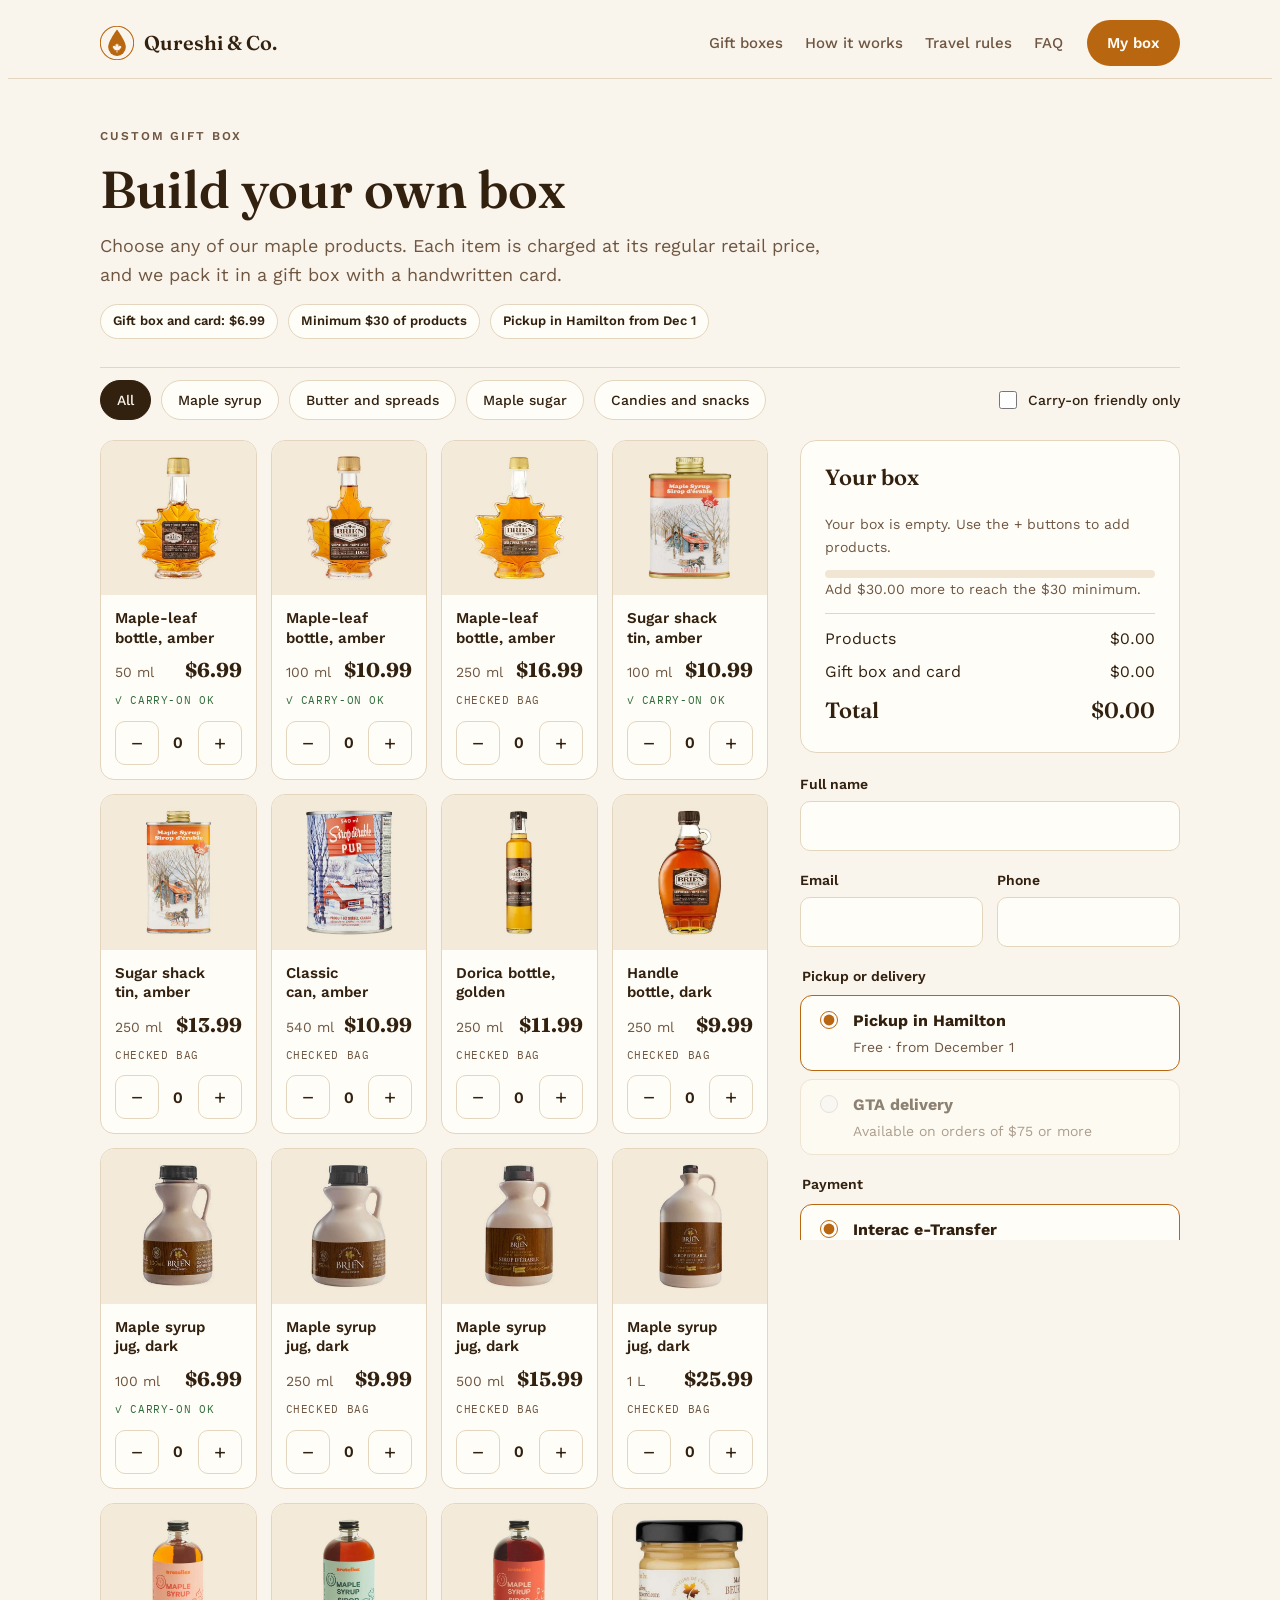
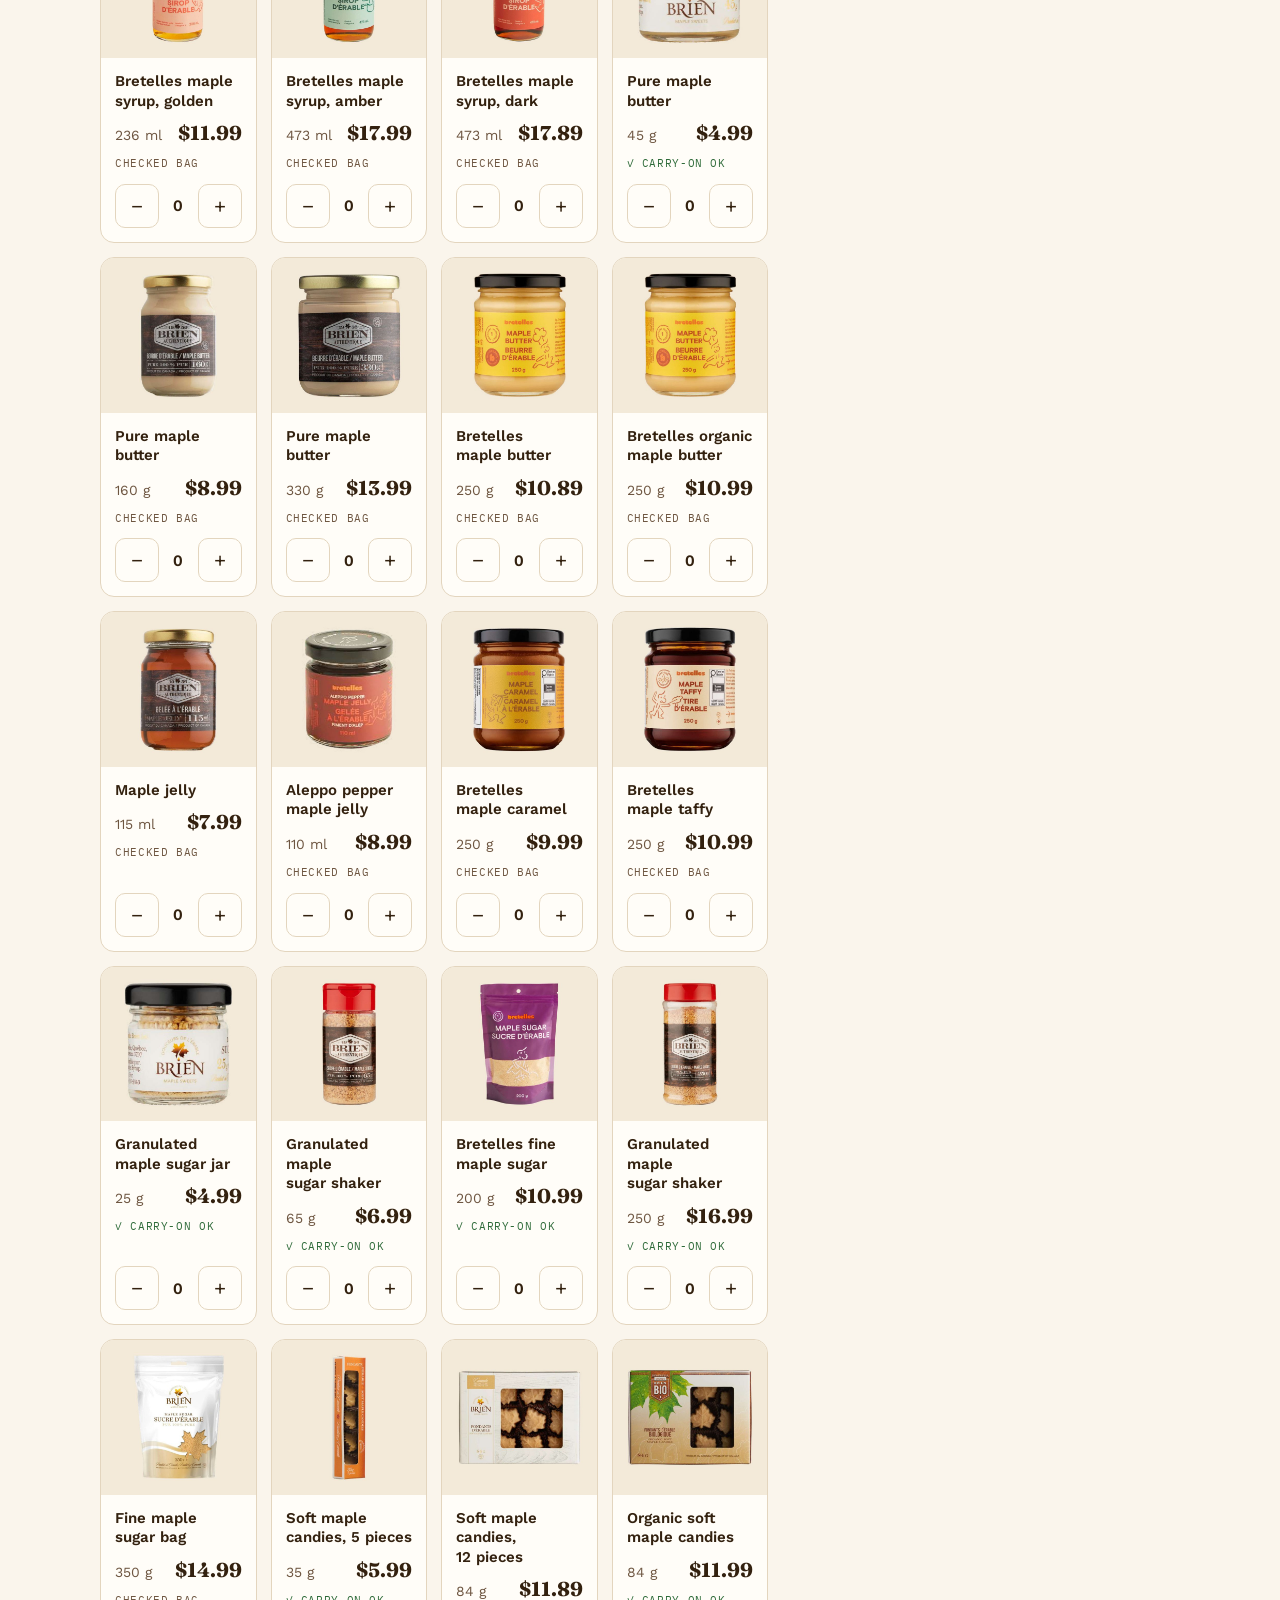
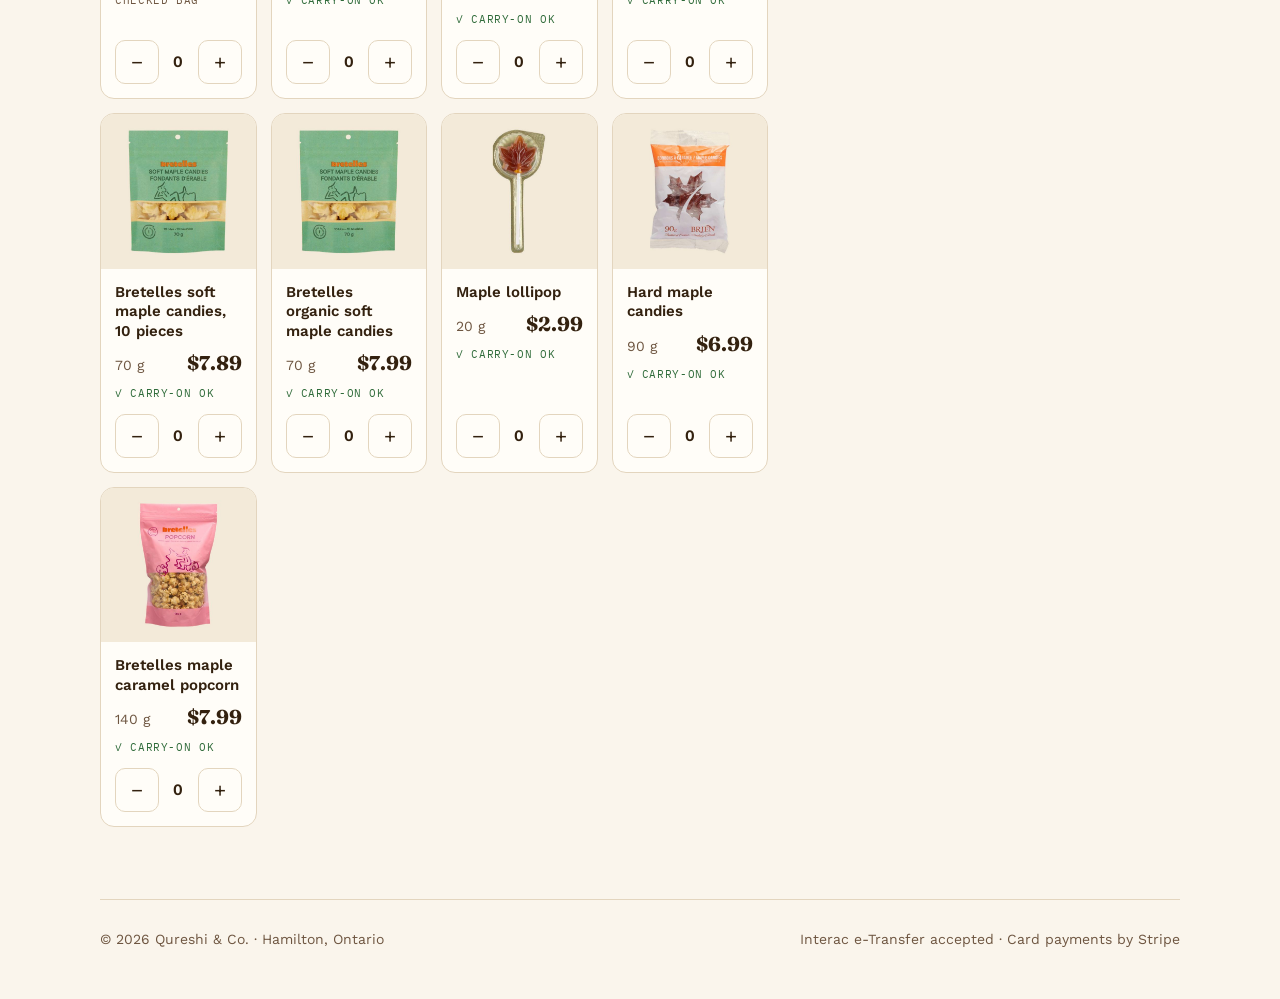
==== custom.html @ 81882187 "Add Qureshi & Co. Maple storefront, order script and setup guide Co-Authored-By: Claude Sonnet 5.5 <" ====
<!doctype html>
<html lang="en">
<head>
<meta charset="utf-8">
<meta name="viewport" content="width=device-width,initial-scale=1,viewport-fit=cover">
<title>Build Your Box · Qureshi &amp; Co.</title>
<meta name="description" content="Build a custom Canadian maple gift box from our full range.">
<link rel="icon" href="qureshi-mark.svg">
<link rel="preconnect" href="https://fonts.googleapis.com">
<link rel="preconnect" href="https://fonts.gstatic.com" crossorigin>
<link rel="stylesheet" href="https://fonts.googleapis.com/css2?family=Fraunces:ital,opsz,wght@0,9..144,400;0,9..144,600;1,9..144,400&family=Work+Sans:wght@400;500;600&family=IBM+Plex+Mono:wght@500&display=swap">
<style>
/* Layout: single-column storefront; a boarding-pass hero states the carry-on promise, then boxes, steps, travel rules, FAQ, contact. */
:root{
  --bg:#FAF5EC; --surface:#FFFDF8; --sunk:#F1E6D3; --fg:#33210F; --muted:#6E5641;
  --line:#E3D5BE; --accent:#B8660F; --accent-ink:#8A4A08; --on-accent:#FFFDF8; --leaf:#A8231C; --ok:#2F6B3A;
  --display:"Fraunces",Georgia,"Times New Roman",serif;
  --body:"Work Sans",system-ui,-apple-system,"Segoe UI",sans-serif;
  --mono:"IBM Plex Mono",ui-monospace,Menlo,Consolas,monospace;
}
@media (prefers-color-scheme:dark){:root:not([data-theme="light"]){
  --bg:#1C140C; --surface:#251A10; --sunk:#2E2114; --fg:#F4EADB; --muted:#C2AD93;
  --line:#3F2F1F; --accent:#E39A45; --accent-ink:#F0B26A; --on-accent:#1C140C; --leaf:#E2645B; --ok:#7CC48A; color-scheme:dark}}
:root[data-theme="dark"]{
  --bg:#1C140C; --surface:#251A10; --sunk:#2E2114; --fg:#F4EADB; --muted:#C2AD93;
  --line:#3F2F1F; --accent:#E39A45; --accent-ink:#F0B26A; --on-accent:#1C140C; --leaf:#E2645B; --ok:#7CC48A; color-scheme:dark}

*{box-sizing:border-box}
[hidden]{display:none!important}
body{background:var(--bg);color:var(--fg);font-family:var(--body);font-size:16px;line-height:1.6;padding-inline:20px}
.wrap{max-width:1080px;margin-inline:auto}
h1,h2,h3{font-family:var(--display);font-weight:600;line-height:1.12;text-wrap:balance;margin:0}
h2{font-size:clamp(28px,4vw,40px)}
h3{font-size:22px}
p{margin:0}
a{color:var(--accent-ink)}
a:focus-visible,button:focus-visible,summary:focus-visible{outline:3px solid var(--accent);outline-offset:3px;border-radius:6px}
.eyebrow{font-size:12px;letter-spacing:.16em;text-transform:uppercase;font-weight:600;color:var(--muted)}
section{padding-block:72px;border-top:1px solid var(--line)}
.section-head{display:flex;flex-direction:column;gap:12px;max-width:640px;margin-bottom:36px}
.section-head p{color:var(--muted)}

/* header */
header{position:sticky;top:env(safe-area-inset-top,0px);z-index:5;background:var(--bg);border-bottom:1px solid var(--line);margin-inline:-20px;padding:12px 20px}
.bar{max-width:1080px;margin-inline:auto;display:flex;align-items:center;gap:24px}
.brand{display:flex;align-items:center;gap:10px;text-decoration:none;color:var(--fg);font-family:var(--display);font-size:20px;font-weight:600}
.brand svg{width:34px;height:34px;flex:none}
nav{display:flex;gap:22px;margin-left:auto}
nav a{color:var(--muted);text-decoration:none;font-size:15px;font-weight:500}
nav a:hover{color:var(--fg)}
.btn{display:inline-flex;align-items:center;justify-content:center;gap:8px;min-height:46px;padding:0 20px;border-radius:999px;background:var(--accent);color:var(--on-accent);font-weight:600;font-size:15px;text-decoration:none;border:0;cursor:pointer;font-family:var(--body)}
.btn:hover{filter:brightness(1.07)}
.btn.ghost{background:transparent;color:var(--fg);border:1.5px solid var(--line)}
.btn[aria-disabled="true"]{background:var(--sunk);color:var(--muted);cursor:default;filter:none}
@media (max-width:760px){nav{display:none}.bar .btn{margin-left:auto}}

/* hero */
.hero{display:grid;grid-template-columns:minmax(0,1.1fr) minmax(0,.9fr);gap:56px;align-items:center;padding-block:64px 80px}
.hero h1{font-size:clamp(36px,5.6vw,60px);font-weight:600}
.hero h1 em{font-style:italic;font-weight:400;color:var(--accent-ink)}
.hero-copy{display:flex;flex-direction:column;gap:22px;min-width:0}
.hero-copy .lede{font-size:18px;color:var(--muted);max-width:520px}
.cta-row{display:flex;flex-wrap:wrap;gap:12px;align-items:center}
.fine{font-size:14px;color:var(--muted)}
@media (max-width:860px){.hero{grid-template-columns:1fr;gap:40px;padding-block:40px 56px}}

/* boarding pass */
.pass{background:var(--surface);border:1px solid var(--line);border-radius:18px;overflow:hidden;box-shadow:0 18px 40px -24px rgba(51,33,15,.45);font-family:var(--mono);max-width:440px;width:100%;justify-self:center}
.pass-top{background:var(--accent);color:var(--on-accent);padding:14px 22px;display:flex;justify-content:space-between;font-size:12px;letter-spacing:.12em}
.pass-body{padding:22px;display:grid;grid-template-columns:1fr auto 1fr;gap:6px 12px;align-items:end}
.pass-body .k{font-size:11px;letter-spacing:.12em;color:var(--muted)}
.pass-body .v{font-family:var(--display);font-size:34px;font-weight:600;line-height:1}
.pass-body .plane{align-self:center;color:var(--accent)}
.pass-body .to{text-align:right}
.pass-tear{border-top:2px dashed var(--line);margin-inline:14px;position:relative}
.pass-checks{padding:18px 22px 22px;display:grid;gap:10px;font-size:13px}
.pass-checks div{display:flex;justify-content:space-between;gap:12px}
.pass-checks .yes{color:var(--ok);font-weight:500;white-space:nowrap}

/* boxes */
.boxes{display:grid;grid-template-columns:repeat(3,minmax(0,1fr));gap:22px}
@media (max-width:900px){.boxes{grid-template-columns:1fr}}
.box{display:flex;flex-direction:column;background:var(--surface);border:1px solid var(--line);border-radius:16px;overflow:hidden;min-width:0}
.box.featured{border:2px solid var(--accent)}
.photo{aspect-ratio:4/3;max-width:100%;background:#F3EADA;position:relative;overflow:hidden}
.photo img{width:100%;height:100%;object-fit:cover;display:block}
.tag{position:absolute;top:14px;left:14px;background:var(--accent);color:var(--on-accent);font-size:12px;font-weight:600;padding:4px 10px;border-radius:999px}
.tag.alt{background:var(--fg);color:var(--bg)}
.box-body{padding:22px;display:flex;flex-direction:column;gap:14px;flex:1}
.box-body .use{color:var(--muted);font-size:15px}
.box ul{margin:0;padding:0;list-style:none;display:grid;gap:6px;font-size:15px}
.box li{display:flex;gap:10px}
.box li::before{content:"";width:6px;height:6px;border-radius:50%;background:var(--accent);margin-top:10px;flex:none}
.price{display:flex;align-items:baseline;gap:10px;flex-wrap:wrap;margin-top:auto;padding-top:8px;font-variant-numeric:tabular-nums}
.price strong{font-family:var(--display);font-size:32px;font-weight:600}
.price s{color:var(--muted)}
.price span{font-size:14px;color:var(--muted)}
.buy{display:flex;flex-direction:column;gap:8px}
.carry{font-family:var(--mono);font-size:11.5px;letter-spacing:.06em;color:var(--ok)}
.carry.no{color:var(--muted)}

.custom{margin-top:22px;background:var(--sunk);border-radius:16px;padding:26px;display:flex;flex-wrap:wrap;gap:20px;align-items:center;justify-content:space-between}
.custom > div{display:flex;flex-direction:column;gap:6px;max-width:620px;min-width:0}
.custom p{color:var(--muted)}

/* steps */
.steps{display:grid;grid-template-columns:repeat(4,minmax(0,1fr));gap:22px;counter-reset:s}
@media (max-width:900px){.steps{grid-template-columns:repeat(2,minmax(0,1fr))}}
@media (max-width:520px){.steps{grid-template-columns:1fr}}
.step{display:flex;flex-direction:column;gap:8px;min-width:0}
.step .n{font-family:var(--display);font-size:40px;color:var(--accent);line-height:1}
.step p{color:var(--muted);font-size:15px}
.date{font-family:var(--mono);font-size:12px;letter-spacing:.08em;color:var(--fg)}

/* travel table */
.rules{display:grid;grid-template-columns:minmax(0,1fr) minmax(0,1.3fr);gap:40px}
@media (max-width:860px){.rules{grid-template-columns:1fr}}
.rule-card{background:var(--surface);border:1px solid var(--line);border-radius:16px;padding:24px;display:flex;flex-direction:column;gap:14px}
.rule-card dl{margin:0;display:grid;gap:12px}
.rule-card dt{font-weight:600}
.rule-card dd{margin:0;color:var(--muted);font-size:15px}
.table-scroll{overflow-x:auto}
table{width:100%;border-collapse:collapse;font-size:15px}
th,td{text-align:left;padding:12px 10px;border-bottom:1px solid var(--line);vertical-align:top}
th{font-size:12px;letter-spacing:.12em;text-transform:uppercase;color:var(--muted);font-weight:600}
td:first-child{font-weight:600;white-space:nowrap}

/* faq */
.faq{display:grid;gap:10px;max-width:760px}
details{background:var(--surface);border:1px solid var(--line);border-radius:12px;padding:16px 20px}
summary{cursor:pointer;font-weight:600;list-style:none;display:flex;justify-content:space-between;gap:16px}
summary::-webkit-details-marker{display:none}
summary::after{content:"+";color:var(--accent);font-size:20px;line-height:1}
details[open] summary::after{content:"–"}
details p{margin-top:10px;color:var(--muted)}

/* about + contact */
.about{display:grid;grid-template-columns:minmax(0,1fr) minmax(0,1fr);gap:48px}
@media (max-width:860px){.about{grid-template-columns:1fr}}
blockquote{margin:0;font-family:var(--display);font-style:italic;font-size:clamp(22px,2.6vw,28px);line-height:1.35}
.contact{display:grid;gap:14px}
.contact-row{display:flex;flex-wrap:wrap;align-items:center;gap:10px 14px;padding:14px 0;border-bottom:1px solid var(--line)}
.contact-row .k{width:100px;color:var(--muted);font-size:14px}
.contact-row .v{font-weight:600;user-select:all;overflow-wrap:anywhere;min-width:0}
.copy{margin-left:auto;font:inherit;font-size:13px;background:none;border:1px solid var(--line);color:var(--fg);border-radius:999px;padding:6px 14px;cursor:pointer;min-height:36px}
footer{border-top:1px solid var(--line);padding-block:28px 40px;color:var(--muted);font-size:14px;display:flex;flex-wrap:wrap;gap:12px;justify-content:space-between}

/* quantity + order */
.buy{gap:10px}
.qty{display:flex;align-items:center;justify-content:space-between;gap:12px;background:var(--sunk);border-radius:12px;padding:6px 6px 6px 14px}
.qlabel{font-size:14px;font-weight:500}
.stepper{display:flex;align-items:center;gap:4px}
.stepper button{width:44px;height:44px;border-radius:10px;border:1px solid var(--line);background:var(--surface);color:var(--fg);font-size:20px;cursor:pointer;font-family:var(--body)}
.stepper button:hover{border-color:var(--accent)}
.stepper output{min-width:28px;text-align:center;font-weight:600;font-variant-numeric:tabular-nums}
.order{display:grid;grid-template-columns:minmax(0,.85fr) minmax(0,1.15fr);gap:32px;align-items:start}
@media (max-width:860px){.order{grid-template-columns:1fr}}
.summary{background:var(--surface);border:1px solid var(--line);border-radius:16px;padding:24px;display:flex;flex-direction:column;gap:12px;position:sticky;top:calc(env(safe-area-inset-top,0px) + 84px)}
@media (max-width:860px){.summary{position:static}}
.summary ul{list-style:none;margin:0;padding:0;display:grid;gap:8px;font-size:15px}
.summary li,.totals div{display:flex;justify-content:space-between;gap:12px;font-variant-numeric:tabular-nums}
.totals{margin:0;display:grid;gap:8px;border-top:1px solid var(--line);padding-top:12px}
.totals dd{margin:0;white-space:nowrap}
.totals .grand{font-family:var(--display);font-size:22px;font-weight:600}
form{display:grid;gap:18px;min-width:0}
.row2{display:grid;grid-template-columns:repeat(2,minmax(0,1fr));gap:14px}
@media (max-width:520px){.row2{grid-template-columns:1fr}}
.field{display:grid;gap:6px}
.field label,legend{font-weight:600;font-size:14px}
input,textarea{font:inherit;color:var(--fg);background:var(--surface);border:1.5px solid var(--line);border-radius:10px;padding:11px 12px;width:100%}
input:focus,textarea:focus{outline:none;border-color:var(--accent)}
fieldset{border:0;margin:0;padding:0;display:grid;gap:8px}
legend{margin-bottom:8px}
.choice{display:flex;gap:12px;align-items:flex-start;padding:12px 14px;border:1.5px solid var(--line);border-radius:12px;cursor:pointer;background:var(--surface)}
.choice:has(input:checked){border-color:var(--accent)}
.choice:has(input:disabled){opacity:.55;cursor:not-allowed}
.choice input{width:18px;height:18px;margin-top:3px;accent-color:var(--accent);flex:none}
.choice > span{display:grid;gap:2px}
.hp{position:absolute;left:-9999px;width:1px;height:1px;overflow:hidden}
.error{color:var(--leaf);font-weight:500}
.done{background:var(--surface);border:2px solid var(--accent);border-radius:16px;padding:24px;display:grid;gap:10px;grid-column:2}
@media (max-width:860px){.done{grid-column:auto}}
.done h3{font-size:28px}
.done b{color:var(--accent-ink)}
@media (prefers-reduced-motion:no-preference){.btn{transition:filter .15s}}

.intro{padding-block:48px 28px;display:flex;flex-direction:column;gap:14px;max-width:720px}
.intro h1{font-size:clamp(34px,5vw,52px)}
.intro .lede{font-size:18px;color:var(--muted)}
.rules-row{display:flex;flex-wrap:wrap;gap:10px}
.pill{font-size:13px;font-weight:600;border:1px solid var(--line);border-radius:999px;padding:6px 12px;background:var(--surface)}
.toolbar{display:flex;flex-wrap:wrap;gap:10px;align-items:center;padding-block:12px 20px;border-top:1px solid var(--line)}
.chip{font:inherit;font-size:14px;font-weight:500;min-height:40px;padding:0 16px;border-radius:999px;border:1.5px solid var(--line);background:var(--surface);color:var(--fg);cursor:pointer}
.chip[aria-pressed="true"]{background:var(--fg);color:var(--bg);border-color:var(--fg)}
.toggle{display:flex;align-items:center;gap:8px;margin-left:auto;font-size:14px;font-weight:500;cursor:pointer}
.toggle input{width:18px;height:18px;accent-color:var(--accent)}
.builder{display:grid;grid-template-columns:minmax(0,1fr) 380px;gap:32px;align-items:start;padding-bottom:72px}
@media (max-width:980px){.builder{grid-template-columns:1fr}}
.grid{display:grid;grid-template-columns:repeat(auto-fill,minmax(150px,1fr));gap:14px;min-width:0}
.card{display:flex;flex-direction:column;background:var(--surface);border:1px solid var(--line);border-radius:14px;overflow:hidden;min-width:0}
.card.on{border-color:var(--accent);box-shadow:0 0 0 1px var(--accent)}
.card img{width:100%;height:auto;aspect-ratio:1;object-fit:cover;display:block;background:#F3EADA}
.card-body{padding:14px;display:flex;flex-direction:column;gap:6px;flex:1}
.card h3{font-family:var(--body);font-size:15px;font-weight:600;line-height:1.3}
.card .meta{display:flex;justify-content:space-between;align-items:baseline;gap:8px;font-size:14px;color:var(--muted)}
.card .meta b{font-family:var(--display);font-size:20px;color:var(--fg);font-variant-numeric:tabular-nums}
.badge{font-family:var(--mono);font-size:10.5px;letter-spacing:.06em;color:var(--ok)}
.badge.no{color:var(--muted)}
.card .stepper{margin-top:auto;justify-content:space-between;padding-top:6px}
.empty-cat{color:var(--muted);padding:24px 0}
.side{display:grid;gap:20px;position:sticky;top:calc(env(safe-area-inset-top,0px) + 84px);max-height:calc(100vh - 100px);overflow:auto;padding-bottom:4px}
@media (max-width:980px){.side{position:static;max-height:none;overflow:visible}}
.meter{height:8px;border-radius:999px;background:var(--sunk);overflow:hidden}
.meter span{display:block;height:100%;background:var(--accent);width:0}
.mobile-bar{display:none}
.side .summary{position:static}
@media (max-width:980px){
  .mobile-bar{display:flex;position:fixed;left:0;right:0;bottom:0;z-index:6;background:var(--fg);color:var(--bg);padding:12px 20px calc(12px + env(safe-area-inset-bottom,0px));align-items:center;justify-content:space-between;gap:12px}
  .mobile-bar a{color:var(--bg);font-weight:600}
  body{padding-bottom:72px}
}
</style>
</head>
<body>
<header>
  <div class="bar">
    <a class="brand" href="./" aria-label="Qureshi &amp; Co. home">
      <svg viewBox="0 0 100 100" aria-hidden="true"><circle cx="50" cy="50" r="49" fill="var(--bg)" stroke="var(--accent)" stroke-width="3"/><path d="M50 10 C50 10 24 44 24 62 A26 26 0 0 0 76 62 C76 44 50 10 50 10 Z" fill="var(--accent)"/><g transform="translate(34 48.8) scale(0.32)"><path d="M50 5 L57 20 L65 16 L62 38 L74 26 L77 33 L90 30 L85 44 L92 48 L72 62 L75 70 L54 67 L54 90 L46 90 L46 67 L25 70 L28 62 L8 48 L15 44 L10 30 L23 33 L26 26 L38 38 L35 16 L43 20 Z" fill="var(--bg)"/></g></svg>
      Qureshi &amp; Co.
    </a>
    <nav aria-label="Main">
      <a href="./#boxes">Gift boxes</a>
      <a href="./#how">How it works</a>
      <a href="./#travel">Travel rules</a>
      <a href="./#faq">FAQ</a>
    </nav>
    <a class="btn" href="#your-box">My box</a>
  </div>
</header>
<main class="wrap" id="top">
  <div class="intro">
    <span class="eyebrow">Custom gift box</span>
    <h1>Build your own box</h1>
    <p class="lede">Choose any of our maple products. Each item is charged at its regular retail price, and we pack it in a gift box with a handwritten card.</p>
    <div class="rules-row"><span class="pill">Gift box and card: $6.99</span><span class="pill">Minimum $30 of products</span><span class="pill">Pickup in Hamilton from Dec 1</span></div>
  </div>

  <div class="toolbar" role="group" aria-label="Filter products">
    <button class="chip" type="button" data-cat="all" aria-pressed="true">All</button>
    <button class="chip" type="button" data-cat="syrup" aria-pressed="false">Maple syrup</button>
    <button class="chip" type="button" data-cat="spreads" aria-pressed="false">Butter and spreads</button>
    <button class="chip" type="button" data-cat="sugar" aria-pressed="false">Maple sugar</button>
    <button class="chip" type="button" data-cat="sweets" aria-pressed="false">Candies and snacks</button>
    <label class="toggle" for="carry-only"><input type="checkbox" id="carry-only">Carry-on friendly only</label>
  </div>

  <div class="builder">
    <div>
      <div class="grid" id="grid"></div>
      <p class="empty-cat" id="empty-cat" hidden>No products match these filters.</p>
    </div>

    <aside class="side" id="your-box" aria-labelledby="box-h">
      <div class="summary" aria-live="polite">
        <h3 id="box-h">Your box</h3>
        <ul id="sum-lines"></ul>
        <p id="sum-empty" class="fine">Your box is empty. Use the + buttons to add products.</p>
        <div>
          <div class="meter" aria-hidden="true"><span id="meter"></span></div>
          <p class="fine" id="min-note">Add $30.00 more to reach the $30 minimum.</p>
        </div>
        <dl class="totals">
          <div><dt>Products</dt><dd id="sum-sub">$0.00</dd></div>
          <div><dt>Gift box and card</dt><dd id="sum-box">$6.99</dd></div>
          <div id="fee-row" hidden><dt>Card processing fee <span class="fine">(your half; we pay the other half)</span></dt><dd id="sum-fee">$0.00</dd></div>
          <div class="grand"><dt>Total</dt><dd id="sum-total">$0.00</dd></div>
        </dl>
      </div>
      <form id="order-form" novalidate>
        <div class="field"><label for="f-name">Full name</label><input id="f-name" name="name" autocomplete="name" required></div>
        <div class="row2">
          <div class="field"><label for="f-email">Email</label><input id="f-email" name="email" type="email" autocomplete="email" required></div>
          <div class="field"><label for="f-phone">Phone</label><input id="f-phone" name="phone" type="tel" autocomplete="tel" required></div>
        </div>

        <fieldset>
          <legend>Pickup or delivery</legend>
          <label class="choice"><input type="radio" name="fulfilment" value="pickup" id="f-pickup" checked><span><b>Pickup in Hamilton</b><span class="fine">Free · from December 1</span></span></label>
          <label class="choice"><input type="radio" name="fulfilment" value="delivery" id="f-delivery"><span><b>GTA delivery</b><span class="fine" id="delivery-hint">Free on orders of $75 or more</span></span></label>
          <div class="field" id="address-field" hidden><label for="f-address">Delivery address</label><textarea id="f-address" name="address" rows="2" autocomplete="street-address"></textarea></div>
        </fieldset>

        <fieldset>
          <legend>Payment</legend>
          <label class="choice"><input type="radio" name="payment" value="etransfer" id="f-etransfer" checked><span><b>Interac e-Transfer</b><span class="fine">No fee. Send the total with your order number in the message.</span></span></label>
          <label class="choice"><input type="radio" name="payment" value="card" id="f-card"><span><b>Credit or debit card</b><span class="fine" id="card-hint">Secure checkout by Stripe. Card processing costs about 2.9% + $0.30; you pay half and we pay half.</span></span></label>
        </fieldset>

        <div class="field"><label for="f-notes">Card message and notes <span class="fine">(optional)</span></label><textarea id="f-notes" name="notes" rows="3" placeholder="Message for the handwritten card, preferred pickup day"></textarea></div>
        <div class="hp" aria-hidden="true"><label for="f-website">Website</label><input id="f-website" name="website" tabindex="-1" autocomplete="off"></div>

        <p id="form-error" class="error" role="alert" hidden></p>
        <button class="btn" type="submit" id="submit-btn">Place order</button>
        <p class="fine">By ordering you agree to our cancellation policy: full refund within 48 hours, then a $10 fee.</p>
      </form>
      <div id="order-done" class="done" hidden tabindex="-1">
        <span class="eyebrow">Order received</span>
        <h3>Order <span id="done-number"></span></h3>
        <p id="done-text"></p>
        <p class="fine">We emailed your invoice with the same number. Keep it for pickup.</p>
      </div>
    </aside>
  </div>
  <footer>
    <span>© 2026 Qureshi &amp; Co. · Hamilton, Ontario</span>
    <span>Interac e-Transfer accepted · Card payments by Stripe</span>
  </footer>
</main>
<div class="mobile-bar" aria-live="polite"><span id="bar-text">Your box is empty</span><a href="#your-box">Review box</a></div>
<script>
/* Paste the same Google Apps Script web app URL as on the main page. */
const ORDER_ENDPOINT = "";
const BOX_FEE = 6.99, BOX_MIN = 30, FREE_DELIVERY_MIN = 75;
const CARD_FEE = { percent: 0.029, fixed: 0.30, customerShare: 0.5 };
const CATALOG = [{"sku": "B-27051", "name": "Maple-leaf bottle, amber", "size": "50 ml", "price": 6.99, "cat": "syrup", "carry": true}, {"sku": "B-27101", "name": "Maple-leaf bottle, amber", "size": "100 ml", "price": 10.99, "cat": "syrup", "carry": true}, {"sku": "B-27241", "name": "Maple-leaf bottle, amber", "size": "250 ml", "price": 16.99, "cat": "syrup", "carry": false}, {"sku": "B-17101", "name": "Sugar shack tin, amber", "size": "100 ml", "price": 10.99, "cat": "syrup", "carry": true}, {"sku": "B-17251", "name": "Sugar shack tin, amber", "size": "250 ml", "price": 13.99, "cat": "syrup", "carry": false}, {"sku": "B-11541CAB", "name": "Classic can, amber", "size": "540 ml", "price": 10.99, "cat": "syrup", "carry": false}, {"sku": "B-14251", "name": "Dorica bottle, golden", "size": "250 ml", "price": 11.99, "cat": "syrup", "carry": false}, {"sku": "B-12252", "name": "Handle bottle, dark", "size": "250 ml", "price": 9.99, "cat": "syrup", "carry": false}, {"sku": "B-13102", "name": "Maple syrup jug, dark", "size": "100 ml", "price": 6.99, "cat": "syrup", "carry": true}, {"sku": "B-13252", "name": "Maple syrup jug, dark", "size": "250 ml", "price": 9.99, "cat": "syrup", "carry": false}, {"sku": "B-13552", "name": "Maple syrup jug, dark", "size": "500 ml", "price": 15.99, "cat": "syrup", "carry": false}, {"sku": "B-13702", "name": "Maple syrup jug, dark", "size": "1 L", "price": 25.99, "cat": "syrup", "carry": false}, {"sku": "LL-16231", "name": "Bretelles maple syrup, golden", "size": "236 ml", "price": 11.99, "cat": "syrup", "carry": false}, {"sku": "LL-16472", "name": "Bretelles maple syrup, amber", "size": "473 ml", "price": 17.99, "cat": "syrup", "carry": false}, {"sku": "LL-16473", "name": "Bretelles maple syrup, dark", "size": "473 ml", "price": 17.89, "cat": "syrup", "carry": false}, {"sku": "BD-30045", "name": "Pure maple butter", "size": "45 g", "price": 4.99, "cat": "spreads", "carry": true}, {"sku": "B-30160", "name": "Pure maple butter", "size": "160 g", "price": 8.99, "cat": "spreads", "carry": false}, {"sku": "B-30330", "name": "Pure maple butter", "size": "330 g", "price": 13.99, "cat": "spreads", "carry": false}, {"sku": "LL-30250", "name": "Bretelles maple butter", "size": "250 g", "price": 10.89, "cat": "spreads", "carry": false}, {"sku": "LL-30250BIO", "name": "Bretelles organic maple butter", "size": "250 g", "price": 10.99, "cat": "spreads", "carry": false}, {"sku": "B-35115", "name": "Maple jelly", "size": "115 ml", "price": 7.99, "cat": "spreads", "carry": false}, {"sku": "LL-35110", "name": "Aleppo pepper maple jelly", "size": "110 ml", "price": 8.99, "cat": "spreads", "carry": false}, {"sku": "LL-36250", "name": "Bretelles maple caramel", "size": "250 g", "price": 9.99, "cat": "spreads", "carry": false}, {"sku": "LL-34250", "name": "Bretelles maple taffy", "size": "250 g", "price": 10.99, "cat": "spreads", "carry": false}, {"sku": "BD-40025", "name": "Granulated maple sugar jar", "size": "25 g", "price": 4.99, "cat": "sugar", "carry": true}, {"sku": "B-40065", "name": "Granulated maple sugar shaker", "size": "65 g", "price": 6.99, "cat": "sugar", "carry": true}, {"sku": "LL-40200", "name": "Bretelles fine maple sugar", "size": "200 g", "price": 10.99, "cat": "sugar", "carry": true}, {"sku": "B-40250", "name": "Granulated maple sugar shaker", "size": "250 g", "price": 16.99, "cat": "sugar", "carry": true}, {"sku": "BD-40350", "name": "Fine maple sugar bag", "size": "350 g", "price": 14.99, "cat": "sugar", "carry": false}, {"sku": "B-55005", "name": "Soft maple candies, 5 pieces", "size": "35 g", "price": 5.99, "cat": "sweets", "carry": true}, {"sku": "B-55012", "name": "Soft maple candies, 12 pieces", "size": "84 g", "price": 11.89, "cat": "sweets", "carry": true}, {"sku": "BB-55012", "name": "Organic soft maple candies", "size": "84 g", "price": 11.99, "cat": "sweets", "carry": true}, {"sku": "LL-55010", "name": "Bretelles soft maple candies, 10 pieces", "size": "70 g", "price": 7.89, "cat": "sweets", "carry": true}, {"sku": "LL-55010BIO", "name": "Bretelles organic soft maple candies", "size": "70 g", "price": 7.99, "cat": "sweets", "carry": true}, {"sku": "B-56020", "name": "Maple lollipop", "size": "20 g", "price": 2.99, "cat": "sweets", "carry": true}, {"sku": "B-56090", "name": "Hard maple candies", "size": "90 g", "price": 6.99, "cat": "sweets", "carry": true}, {"sku": "LL-50140", "name": "Bretelles maple caramel popcorn", "size": "140 g", "price": 7.99, "cat": "sweets", "carry": true}];
const qty = {}; CATALOG.forEach((p) => { qty[p.sku] = 0; });
let filter = "all";
const $ = (id) => document.getElementById(id);
const money = (n) => "$" + n.toFixed(2);
const round2 = (n) => Math.round(n * 100) / 100;

function el(tag, attrs, text) { const e = document.createElement(tag); for (const k in attrs || {}) e.setAttribute(k, attrs[k]); if (text != null) e.textContent = text; return e; }

function buildGrid() {
  const grid = $("grid");
  CATALOG.forEach((p) => {
    const card = el("article", { class: "card", "data-sku": p.sku, "data-cat": p.cat, "data-carry": p.carry ? "1" : "0" });
    card.append(el("img", { src: "img/p/" + p.sku + ".jpg", alt: p.name + ", " + p.size, width: "600", height: "600", loading: "lazy" }));
    const b = el("div", { class: "card-body" });
    b.append(el("h3", {}, p.name));
    const meta = el("div", { class: "meta" }); meta.append(el("span", {}, p.size), el("b", {}, money(p.price))); b.append(meta);
    b.append(el("span", { class: p.carry ? "badge" : "badge no" }, p.carry ? "✓ CARRY-ON OK" : "CHECKED BAG"));
    const st = el("div", { class: "stepper", "data-sku": p.sku });
    st.append(el("button", { type: "button", "data-step": "-1", "aria-label": "Remove one " + p.name + " " + p.size }, "−"),
      el("output", { "aria-label": p.name + " " + p.size + " quantity" }, "0"),
      el("button", { type: "button", "data-step": "1", "aria-label": "Add one " + p.name + " " + p.size }, "+"));
    b.append(st); card.append(b); grid.append(card);
  });
  grid.addEventListener("click", (e) => {
    const btn = e.target.closest(".stepper button"); if (!btn) return;
    const sku = btn.parentElement.dataset.sku;
    qty[sku] = Math.max(0, Math.min(50, qty[sku] + Number(btn.dataset.step)));
    render();
  });
}

function applyFilter() {
  const carryOnly = $("carry-only").checked; let shown = 0;
  document.querySelectorAll(".card").forEach((c) => {
    const ok = (filter === "all" || c.dataset.cat === filter) && (!carryOnly || c.dataset.carry === "1");
    c.hidden = !ok; if (ok) shown++;
  });
  $("empty-cat").hidden = shown > 0;
}
document.querySelectorAll(".chip").forEach((c) => c.addEventListener("click", () => {
  filter = c.dataset.cat;
  document.querySelectorAll(".chip").forEach((x) => x.setAttribute("aria-pressed", String(x === c)));
  applyFilter();
}));
$("carry-only").addEventListener("change", applyFilter);

function totals() {
  let products = 0, count = 0; const lines = [];
  CATALOG.forEach((p) => { if (qty[p.sku] > 0) {
    const line = round2(p.price * qty[p.sku]); products = round2(products + line); count += qty[p.sku];
    lines.push({ qty: qty[p.sku], name: p.name + " (" + p.size + ")", line });
  }});
  const subtotal = products > 0 ? round2(products + BOX_FEE) : 0;
  const card = document.querySelector('input[name="payment"]:checked').value === "card";
  const fee = card && subtotal > 0 ? round2((subtotal * CARD_FEE.percent + CARD_FEE.fixed) * CARD_FEE.customerShare) : 0;
  return { lines, products, count, subtotal, fee, total: round2(subtotal + fee) };
}

function render() {
  document.querySelectorAll(".card .stepper").forEach((st) => {
    const n = qty[st.dataset.sku]; st.querySelector("output").textContent = n;
    st.closest(".card").classList.toggle("on", n > 0);
  });
  const t = totals();
  const ul = $("sum-lines"); ul.textContent = "";
  t.lines.forEach((l) => { const li = el("li"); li.append(el("span", {}, l.qty + " × " + l.name), el("span", {}, money(l.line))); ul.append(li); });
  $("sum-empty").hidden = t.lines.length > 0;
  $("sum-sub").textContent = money(t.products);
  $("sum-box").textContent = t.products > 0 ? money(BOX_FEE) : "$0.00";
  $("fee-row").hidden = t.fee === 0;
  $("sum-fee").textContent = money(t.fee);
  $("sum-total").textContent = money(t.total);
  $("meter").style.width = Math.min(100, t.products / BOX_MIN * 100) + "%";
  $("min-note").textContent = t.products >= BOX_MIN ? "Minimum reached. Your box is ready to order." : "Add " + money(round2(BOX_MIN - t.products)) + " more to reach the $30 minimum.";
  const canDeliver = t.subtotal >= FREE_DELIVERY_MIN;
  $("f-delivery").disabled = !canDeliver;
  if (!canDeliver && $("f-delivery").checked) $("f-pickup").checked = true;
  $("delivery-hint").textContent = canDeliver ? "Free on your order" : "Available on orders of $75 or more";
  $("address-field").hidden = !$("f-delivery").checked;
  const sample = t.subtotal > 0 ? t.subtotal : 50;
  $("card-hint").textContent = "Secure checkout by Stripe. Card processing costs about 2.9% + $0.30; you pay half and we pay half. On " +
    money(sample) + " your half is " + money(round2((sample * CARD_FEE.percent + CARD_FEE.fixed) * CARD_FEE.customerShare)) + ".";
  $("bar-text").textContent = t.count ? t.count + (t.count === 1 ? " item · " : " items · ") + money(t.total) : "Your box is empty";
}
document.querySelectorAll('input[name="payment"], input[name="fulfilment"]').forEach((r) => r.addEventListener("change", render));

function showError(msg) { const e = $("form-error"); e.textContent = msg; e.hidden = false; }

$("order-form").addEventListener("submit", async (e) => {
  e.preventDefault(); $("form-error").hidden = true;
  const t = totals();
  if (!t.lines.length) return showError("Your box is empty. Add products using the + buttons.");
  if (t.products < BOX_MIN) return showError("A custom box needs at least $30 of products. Add " + money(round2(BOX_MIN - t.products)) + " more.");
  if (!$("f-name").value.trim()) return showError("Please enter your name.");
  if (!/^[^\s@]+@[^\s@]+\.[^\s@]+$/.test($("f-email").value.trim())) return showError("Please enter a valid email address.");
  if ($("f-phone").value.replace(/\D/g, "").length < 10) return showError("Please enter a phone number we can reach you on.");
  const fulfilment = document.querySelector('input[name="fulfilment"]:checked').value;
  const payment = document.querySelector('input[name="payment"]:checked').value;
  if (fulfilment === "delivery" && !$("f-address").value.trim()) return showError("Please enter your delivery address.");
  if (!ORDER_ENDPOINT) return showError("Online ordering opens soon. Until then, message us to order a custom box.");
  const btn = $("submit-btn"); btn.disabled = true; btn.textContent = "Placing order…";
  try {
    const custom = {}; for (const k in qty) if (qty[k] > 0) custom[k] = qty[k];
    const res = await fetch(ORDER_ENDPOINT, { method: "POST", headers: { "Content-Type": "text/plain;charset=utf-8" },
      body: JSON.stringify({ name: $("f-name").value, email: $("f-email").value, phone: $("f-phone").value, custom,
        fulfilment, address: $("f-address").value, payment, notes: $("f-notes").value, website: $("f-website").value }) });
    const r = await res.json();
    if (!r.ok) throw new Error(r.error || "Something went wrong.");
    if (r.payment === "card" && r.checkoutUrl) { window.location.href = r.checkoutUrl; return; }
    $("done-number").textContent = r.orderNumber;
    const p = $("done-text"); p.textContent = "";
    p.append("Send ", el("b", {}, "$" + r.total), " by Interac e-Transfer to ", el("b", {}, r.etransferEmail),
      " and put ", el("b", {}, r.orderNumber), " in the message. We hold your order for " + r.holdHours + " hours.");
    $("order-form").hidden = true; $("order-done").hidden = false; $("order-done").focus();
  } catch (err) {
    showError(err.message === "Failed to fetch" ? "We could not reach our order system. Please try again, or contact us." : err.message);
  } finally { btn.disabled = false; btn.textContent = "Place order"; }
});

buildGrid(); applyFilter(); render();
</script>
</body>
</html>
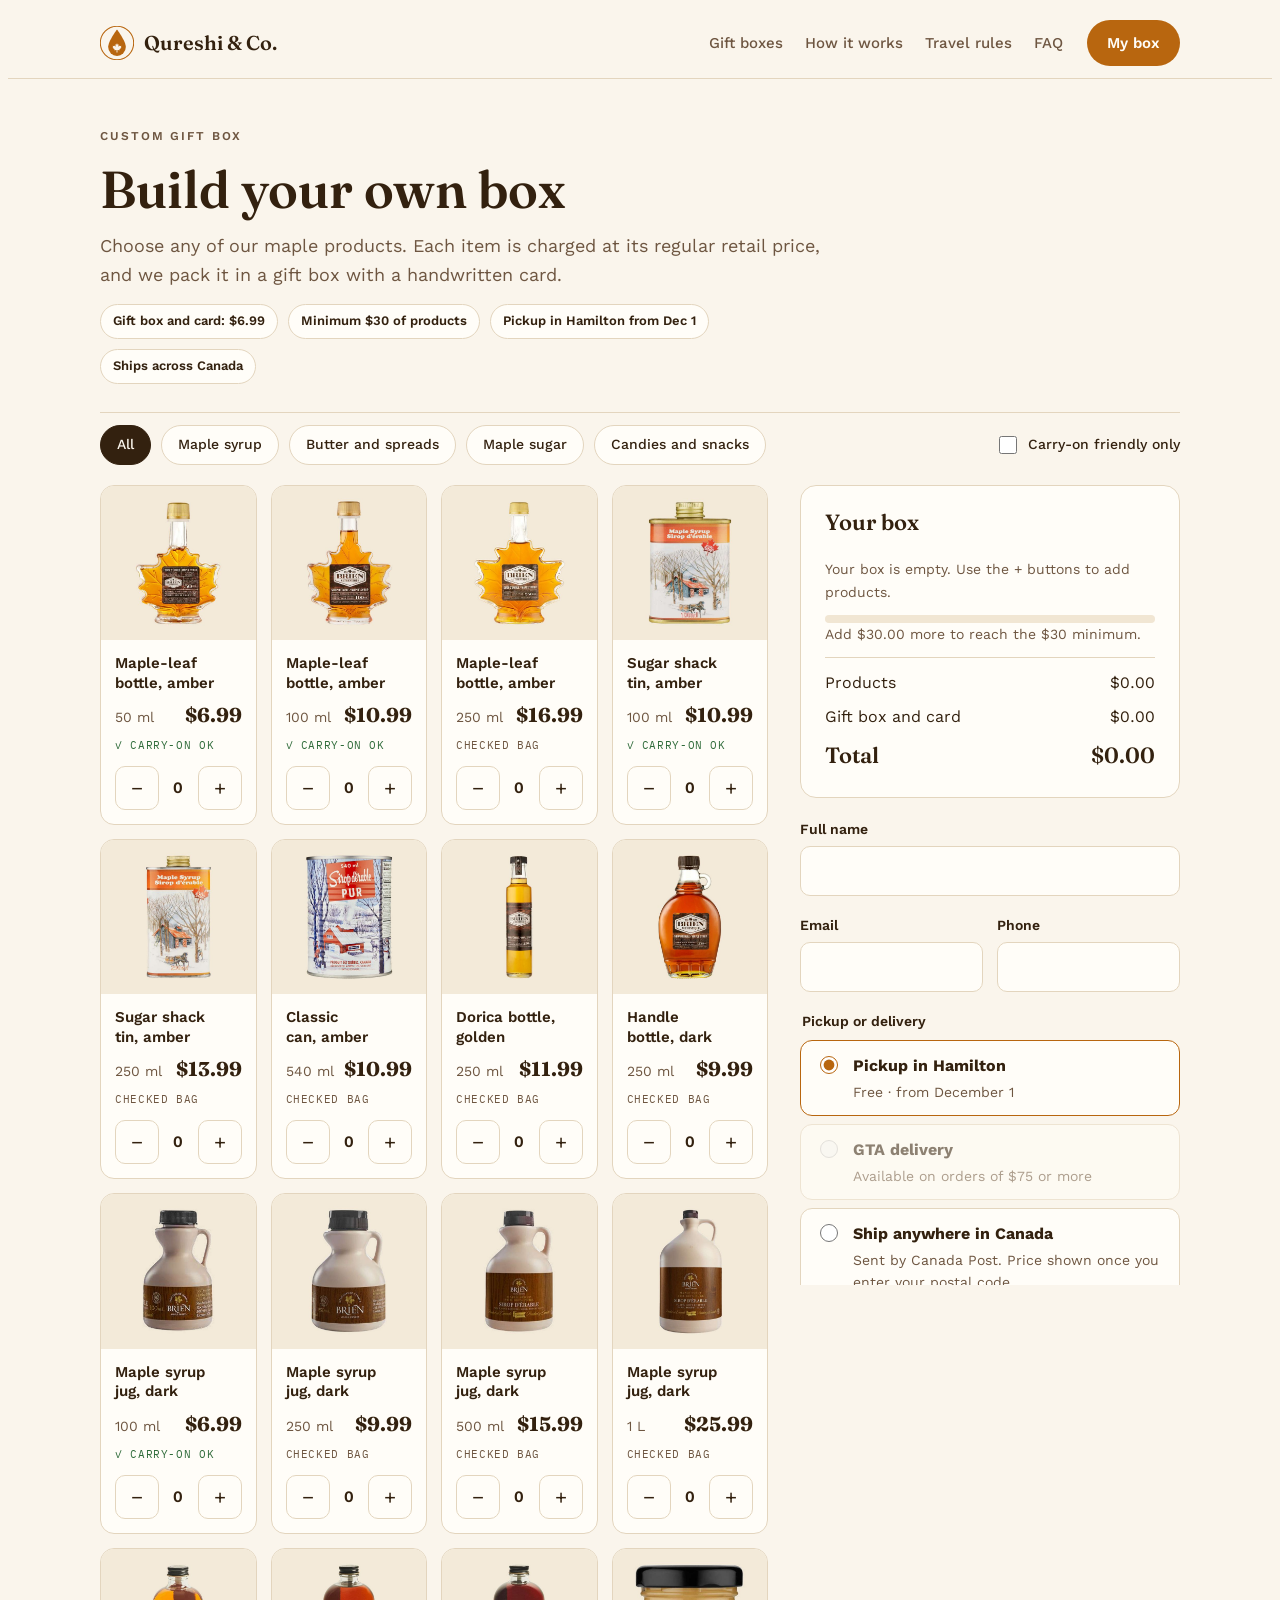
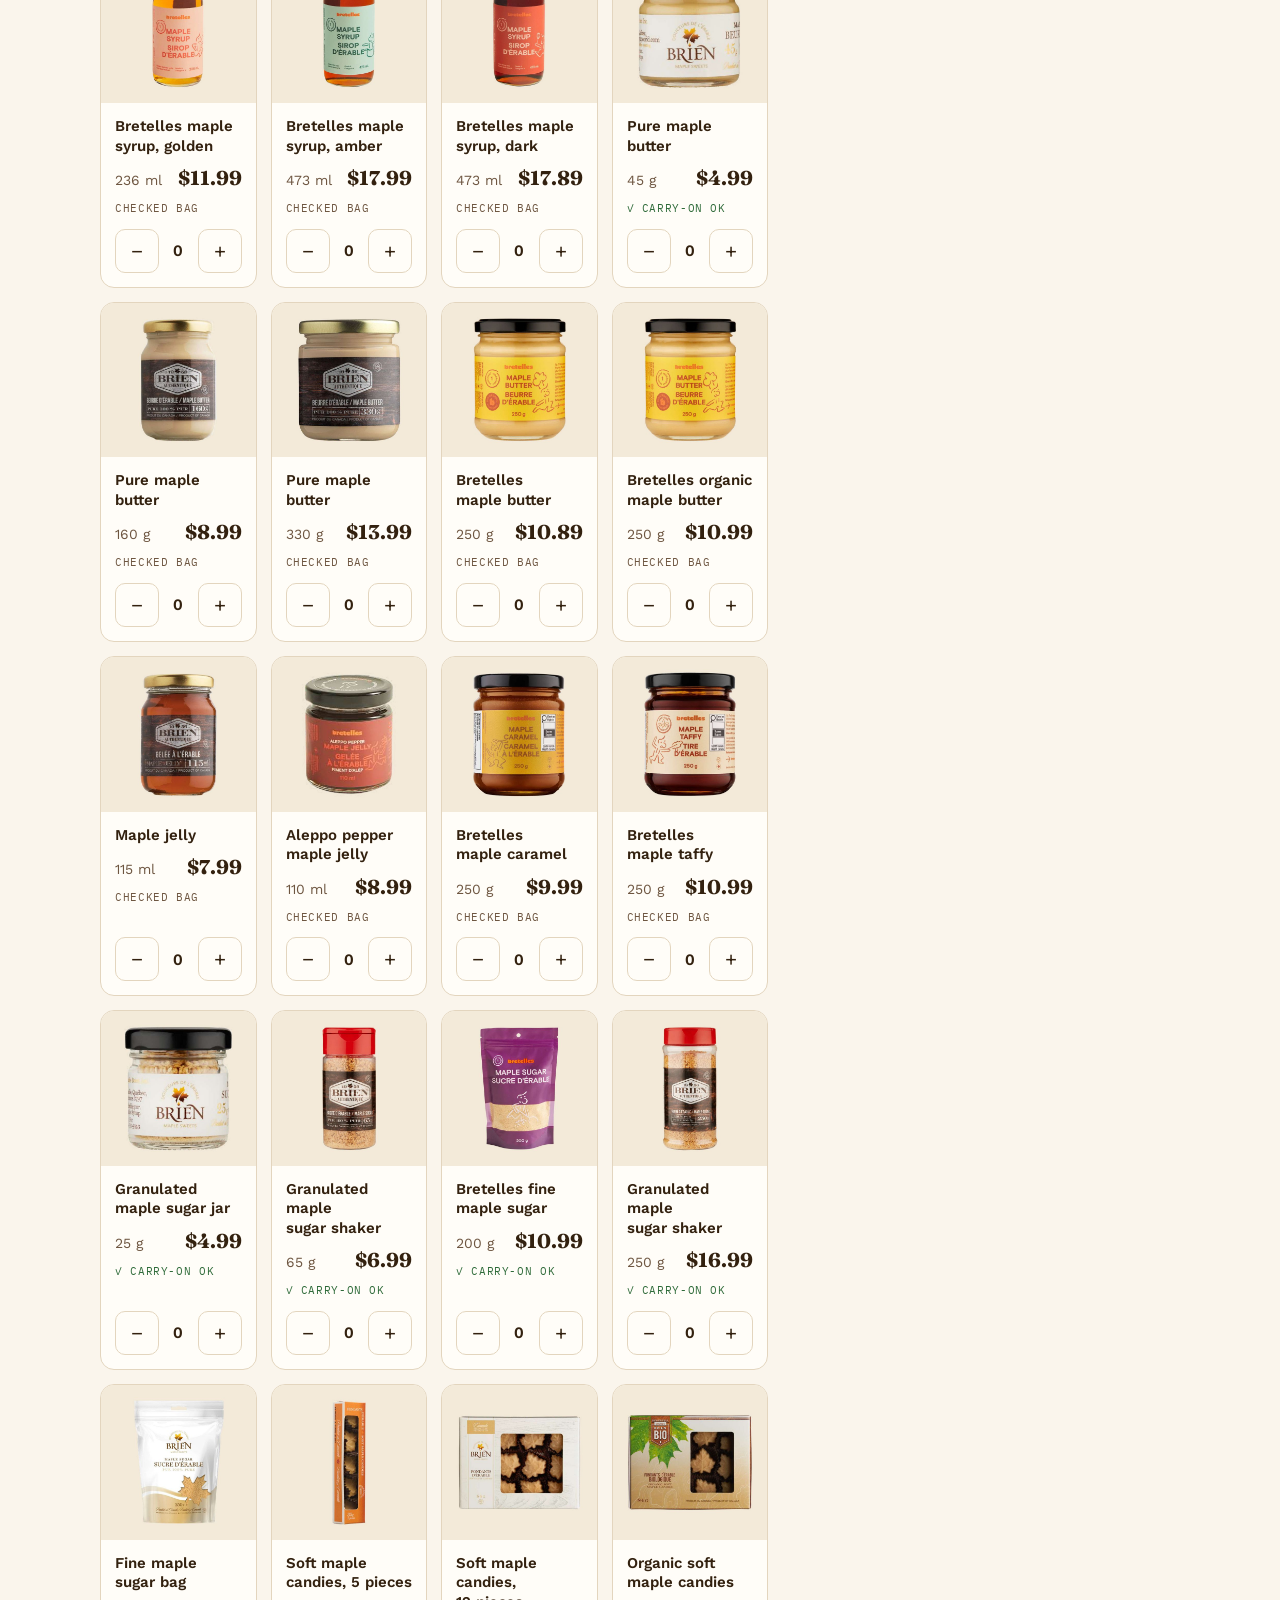
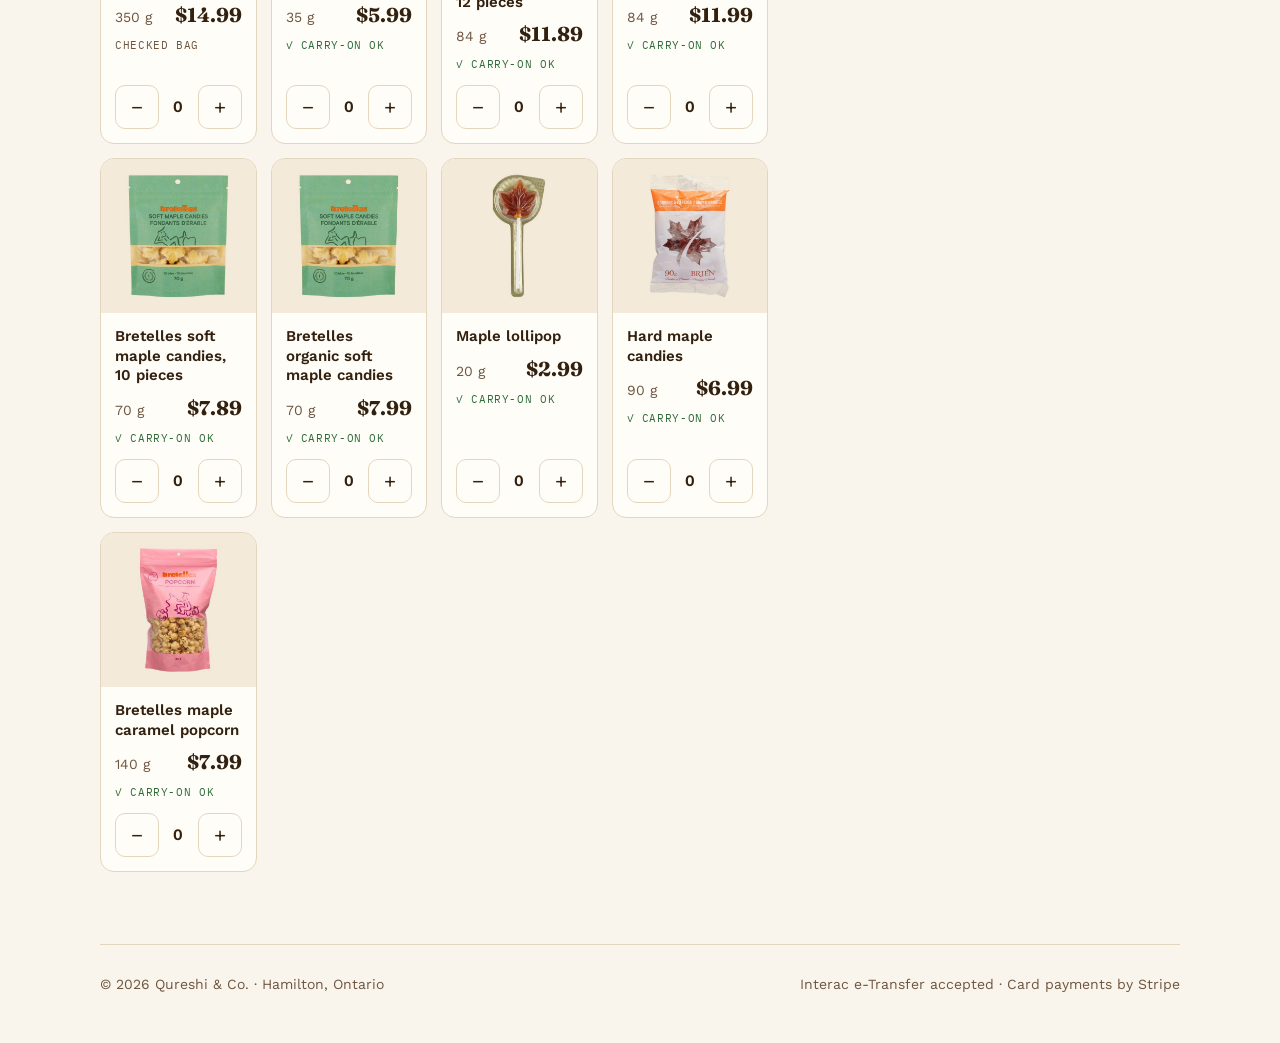
==== commit 5f93ebdf: "Add Canada-wide shipping with live Canada Post rates Customers can ship anywhere in Canada. The orde" ====
--- a/custom.html
+++ b/custom.html
@@ -167,8 +167,8 @@
 @media (max-width:520px){.row2{grid-template-columns:1fr}}
 .field{display:grid;gap:6px}
 .field label,legend{font-weight:600;font-size:14px}
-input,textarea{font:inherit;color:var(--fg);background:var(--surface);border:1.5px solid var(--line);border-radius:10px;padding:11px 12px;width:100%}
-input:focus,textarea:focus{outline:none;border-color:var(--accent)}
+input,textarea,select{font:inherit;color:var(--fg);background:var(--surface);border:1.5px solid var(--line);border-radius:10px;padding:11px 12px;width:100%}
+input:focus,textarea:focus,select:focus{outline:none;border-color:var(--accent)}
 fieldset{border:0;margin:0;padding:0;display:grid;gap:8px}
 legend{margin-bottom:8px}
 .choice{display:flex;gap:12px;align-items:flex-start;padding:12px 14px;border:1.5px solid var(--line);border-radius:12px;cursor:pointer;background:var(--surface)}
@@ -242,7 +242,7 @@
     <span class="eyebrow">Custom gift box</span>
     <h1>Build your own box</h1>
     <p class="lede">Choose any of our maple products. Each item is charged at its regular retail price, and we pack it in a gift box with a handwritten card.</p>
-    <div class="rules-row"><span class="pill">Gift box and card: $6.99</span><span class="pill">Minimum $30 of products</span><span class="pill">Pickup in Hamilton from Dec 1</span></div>
+    <div class="rules-row"><span class="pill">Gift box and card: $6.99</span><span class="pill">Minimum $30 of products</span><span class="pill">Pickup in Hamilton from Dec 1</span><span class="pill">Ships across Canada</span></div>
   </div>
 
   <div class="toolbar" role="group" aria-label="Filter products">
@@ -272,6 +272,7 @@
         <dl class="totals">
           <div><dt>Products</dt><dd id="sum-sub">$0.00</dd></div>
           <div><dt>Gift box and card</dt><dd id="sum-box">$6.99</dd></div>
+          <div id="ship-row" hidden><dt>Shipping</dt><dd id="sum-ship">$0.00</dd></div>
           <div id="fee-row" hidden><dt>Card processing fee <span class="fine">(your half; we pay the other half)</span></dt><dd id="sum-fee">$0.00</dd></div>
           <div class="grand"><dt>Total</dt><dd id="sum-total">$0.00</dd></div>
         </dl>
@@ -288,6 +289,8 @@
           <label class="choice"><input type="radio" name="fulfilment" value="pickup" id="f-pickup" checked><span><b>Pickup in Hamilton</b><span class="fine">Free · from December 1</span></span></label>
           <label class="choice"><input type="radio" name="fulfilment" value="delivery" id="f-delivery"><span><b>GTA delivery</b><span class="fine" id="delivery-hint">Free on orders of $75 or more</span></span></label>
           <div class="field" id="address-field" hidden><label for="f-address">Delivery address</label><textarea id="f-address" name="address" rows="2" autocomplete="street-address"></textarea></div>
+          <label class="choice"><input type="radio" name="fulfilment" value="ship" id="f-ship"><span><b>Ship anywhere in Canada</b><span class="fine" id="ship-hint">Sent by Canada Post. Price shown once you enter your postal code</span></span></label>
+          <div id="ship-fields" hidden></div>
         </fieldset>
 
         <fieldset>
@@ -317,13 +320,17 @@
   </footer>
 </main>
 <div class="mobile-bar" aria-live="polite"><span id="bar-text">Your box is empty</span><a href="#your-box">Review box</a></div>
+<script src="shipping.js"></script>
 <script>
 /* Paste the same Google Apps Script web app URL as on the main page. */
-const ORDER_ENDPOINT = "";
+const ORDER_ENDPOINT = "https://script.google.com/macros/s/AKfycbwSexkNuWC9BNWwKU7dhjHhy_HXrUb_uUyZYdSI3K2CQxxaS3NQ8kS8iQEvQ3CSHVfwlA/exec";
 const BOX_FEE = 6.99, BOX_MIN = 30, FREE_DELIVERY_MIN = 75;
 const CARD_FEE = { percent: 0.029, fixed: 0.30, customerShare: 0.5 };
 const CATALOG = [{"sku": "B-27051", "name": "Maple-leaf bottle, amber", "size": "50 ml", "price": 6.99, "cat": "syrup", "carry": true}, {"sku": "B-27101", "name": "Maple-leaf bottle, amber", "size": "100 ml", "price": 10.99, "cat": "syrup", "carry": true}, {"sku": "B-27241", "name": "Maple-leaf bottle, amber", "size": "250 ml", "price": 16.99, "cat": "syrup", "carry": false}, {"sku": "B-17101", "name": "Sugar shack tin, amber", "size": "100 ml", "price": 10.99, "cat": "syrup", "carry": true}, {"sku": "B-17251", "name": "Sugar shack tin, amber", "size": "250 ml", "price": 13.99, "cat": "syrup", "carry": false}, {"sku": "B-11541CAB", "name": "Classic can, amber", "size": "540 ml", "price": 10.99, "cat": "syrup", "carry": false}, {"sku": "B-14251", "name": "Dorica bottle, golden", "size": "250 ml", "price": 11.99, "cat": "syrup", "carry": false}, {"sku": "B-12252", "name": "Handle bottle, dark", "size": "250 ml", "price": 9.99, "cat": "syrup", "carry": false}, {"sku": "B-13102", "name": "Maple syrup jug, dark", "size": "100 ml", "price": 6.99, "cat": "syrup", "carry": true}, {"sku": "B-13252", "name": "Maple syrup jug, dark", "size": "250 ml", "price": 9.99, "cat": "syrup", "carry": false}, {"sku": "B-13552", "name": "Maple syrup jug, dark", "size": "500 ml", "price": 15.99, "cat": "syrup", "carry": false}, {"sku": "B-13702", "name": "Maple syrup jug, dark", "size": "1 L", "price": 25.99, "cat": "syrup", "carry": false}, {"sku": "LL-16231", "name": "Bretelles maple syrup, golden", "size": "236 ml", "price": 11.99, "cat": "syrup", "carry": false}, {"sku": "LL-16472", "name": "Bretelles maple syrup, amber", "size": "473 ml", "price": 17.99, "cat": "syrup", "carry": false}, {"sku": "LL-16473", "name": "Bretelles maple syrup, dark", "size": "473 ml", "price": 17.89, "cat": "syrup", "carry": false}, {"sku": "BD-30045", "name": "Pure maple butter", "size": "45 g", "price": 4.99, "cat": "spreads", "carry": true}, {"sku": "B-30160", "name": "Pure maple butter", "size": "160 g", "price": 8.99, "cat": "spreads", "carry": false}, {"sku": "B-30330", "name": "Pure maple butter", "size": "330 g", "price": 13.99, "cat": "spreads", "carry": false}, {"sku": "LL-30250", "name": "Bretelles maple butter", "size": "250 g", "price": 10.89, "cat": "spreads", "carry": false}, {"sku": "LL-30250BIO", "name": "Bretelles organic maple butter", "size": "250 g", "price": 10.99, "cat": "spreads", "carry": false}, {"sku": "B-35115", "name": "Maple jelly", "size": "115 ml", "price": 7.99, "cat": "spreads", "carry": false}, {"sku": "LL-35110", "name": "Aleppo pepper maple jelly", "size": "110 ml", "price": 8.99, "cat": "spreads", "carry": false}, {"sku": "LL-36250", "name": "Bretelles maple caramel", "size": "250 g", "price": 9.99, "cat": "spreads", "carry": false}, {"sku": "LL-34250", "name": "Bretelles maple taffy", "size": "250 g", "price": 10.99, "cat": "spreads", "carry": false}, {"sku": "BD-40025", "name": "Granulated maple sugar jar", "size": "25 g", "price": 4.99, "cat": "sugar", "carry": true}, {"sku": "B-40065", "name": "Granulated maple sugar shaker", "size": "65 g", "price": 6.99, "cat": "sugar", "carry": true}, {"sku": "LL-40200", "name": "Bretelles fine maple sugar", "size": "200 g", "price": 10.99, "cat": "sugar", "carry": true}, {"sku": "B-40250", "name": "Granulated maple sugar shaker", "size": "250 g", "price": 16.99, "cat": "sugar", "carry": true}, {"sku": "BD-40350", "name": "Fine maple sugar bag", "size": "350 g", "price": 14.99, "cat": "sugar", "carry": false}, {"sku": "B-55005", "name": "Soft maple candies, 5 pieces", "size": "35 g", "price": 5.99, "cat": "sweets", "carry": true}, {"sku": "B-55012", "name": "Soft maple candies, 12 pieces", "size": "84 g", "price": 11.89, "cat": "sweets", "carry": true}, {"sku": "BB-55012", "name": "Organic soft maple candies", "size": "84 g", "price": 11.99, "cat": "sweets", "carry": true}, {"sku": "LL-55010", "name": "Bretelles soft maple candies, 10 pieces", "size": "70 g", "price": 7.89, "cat": "sweets", "carry": true}, {"sku": "LL-55010BIO", "name": "Bretelles organic soft maple candies", "size": "70 g", "price": 7.99, "cat": "sweets", "carry": true}, {"sku": "B-56020", "name": "Maple lollipop", "size": "20 g", "price": 2.99, "cat": "sweets", "carry": true}, {"sku": "B-56090", "name": "Hard maple candies", "size": "90 g", "price": 6.99, "cat": "sweets", "carry": true}, {"sku": "LL-50140", "name": "Bretelles maple caramel popcorn", "size": "140 g", "price": 7.99, "cat": "sweets", "carry": true}];
 const qty = {}; CATALOG.forEach((p) => { qty[p.sku] = 0; });
+const customCart = () => { const c = {}; for (const k in qty) if (qty[k] > 0) c[k] = qty[k]; return c; };
+Shipping.mount({ endpoint: ORDER_ENDPOINT, cart: () => ({ custom: customCart() }),
+  hasItems: () => Object.keys(customCart()).length > 0 && totals().products >= BOX_MIN, onChange: () => render() });
 let filter = "all";
 const $ = (id) => document.getElementById(id);
 const money = (n) => "$" + n.toFixed(2);
@@ -377,8 +384,10 @@
   }});
   const subtotal = products > 0 ? round2(products + BOX_FEE) : 0;
   const card = document.querySelector('input[name="payment"]:checked').value === "card";
-  const fee = card && subtotal > 0 ? round2((subtotal * CARD_FEE.percent + CARD_FEE.fixed) * CARD_FEE.customerShare) : 0;
-  return { lines, products, count, subtotal, fee, total: round2(subtotal + fee) };
+  const ship = Shipping.cost();
+  const base = round2(subtotal + ship);
+  const fee = card && subtotal > 0 ? round2((base * CARD_FEE.percent + CARD_FEE.fixed) * CARD_FEE.customerShare) : 0;
+  return { lines, products, count, subtotal, ship, fee, total: round2(base + fee) };
 }
 
 function render() {
@@ -392,6 +401,8 @@
   $("sum-empty").hidden = t.lines.length > 0;
   $("sum-sub").textContent = money(t.products);
   $("sum-box").textContent = t.products > 0 ? money(BOX_FEE) : "$0.00";
+  $("ship-row").hidden = !Shipping.active();
+  $("sum-ship").textContent = Shipping.ready() ? money(t.ship) : "Enter postal code";
   $("fee-row").hidden = t.fee === 0;
   $("sum-fee").textContent = money(t.fee);
   $("sum-total").textContent = money(t.total);
@@ -402,6 +413,7 @@
   if (!canDeliver && $("f-delivery").checked) $("f-pickup").checked = true;
   $("delivery-hint").textContent = canDeliver ? "Free on your order" : "Available on orders of $75 or more";
   $("address-field").hidden = !$("f-delivery").checked;
+  Shipping.refresh();
   const sample = t.subtotal > 0 ? t.subtotal : 50;
   $("card-hint").textContent = "Secure checkout by Stripe. Card processing costs about 2.9% + $0.30; you pay half and we pay half. On " +
     money(sample) + " your half is " + money(round2((sample * CARD_FEE.percent + CARD_FEE.fixed) * CARD_FEE.customerShare)) + ".";
@@ -422,13 +434,15 @@
   const fulfilment = document.querySelector('input[name="fulfilment"]:checked').value;
   const payment = document.querySelector('input[name="payment"]:checked').value;
   if (fulfilment === "delivery" && !$("f-address").value.trim()) return showError("Please enter your delivery address.");
+  if (fulfilment === "ship") { const se = Shipping.validate(); if (se) return showError(se); }
   if (!ORDER_ENDPOINT) return showError("Online ordering opens soon. Until then, message us to order a custom box.");
   const btn = $("submit-btn"); btn.disabled = true; btn.textContent = "Placing order…";
   try {
     const custom = {}; for (const k in qty) if (qty[k] > 0) custom[k] = qty[k];
     const res = await fetch(ORDER_ENDPOINT, { method: "POST", headers: { "Content-Type": "text/plain;charset=utf-8" },
-      body: JSON.stringify({ name: $("f-name").value, email: $("f-email").value, phone: $("f-phone").value, custom,
-        fulfilment, address: $("f-address").value, payment, notes: $("f-notes").value, website: $("f-website").value }) });
+      body: JSON.stringify(Object.assign({ name: $("f-name").value, email: $("f-email").value, phone: $("f-phone").value, custom,
+        fulfilment, address: $("f-address").value, payment, notes: $("f-notes").value, website: $("f-website").value },
+        fulfilment === "ship" ? Shipping.payload() : {})) });
     const r = await res.json();
     if (!r.ok) throw new Error(r.error || "Something went wrong.");
     if (r.payment === "card" && r.checkoutUrl) { window.location.href = r.checkoutUrl; return; }
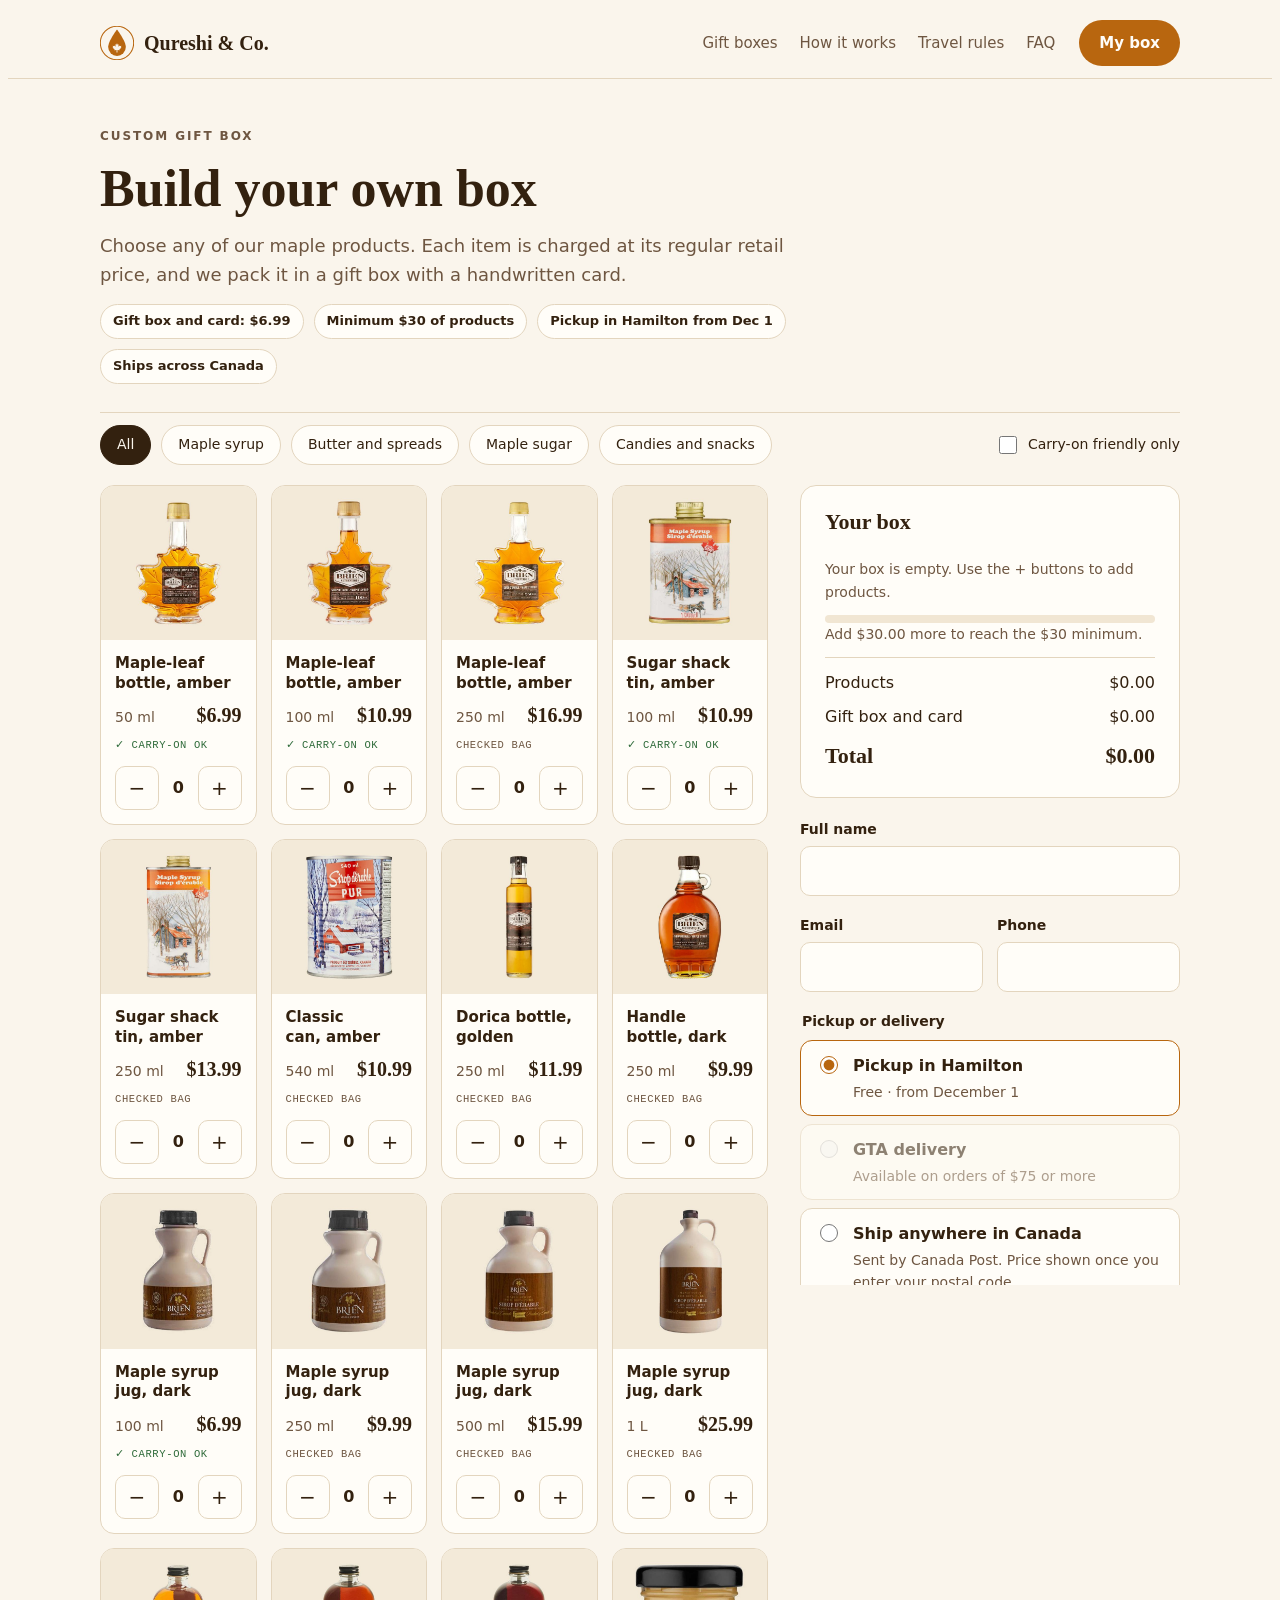
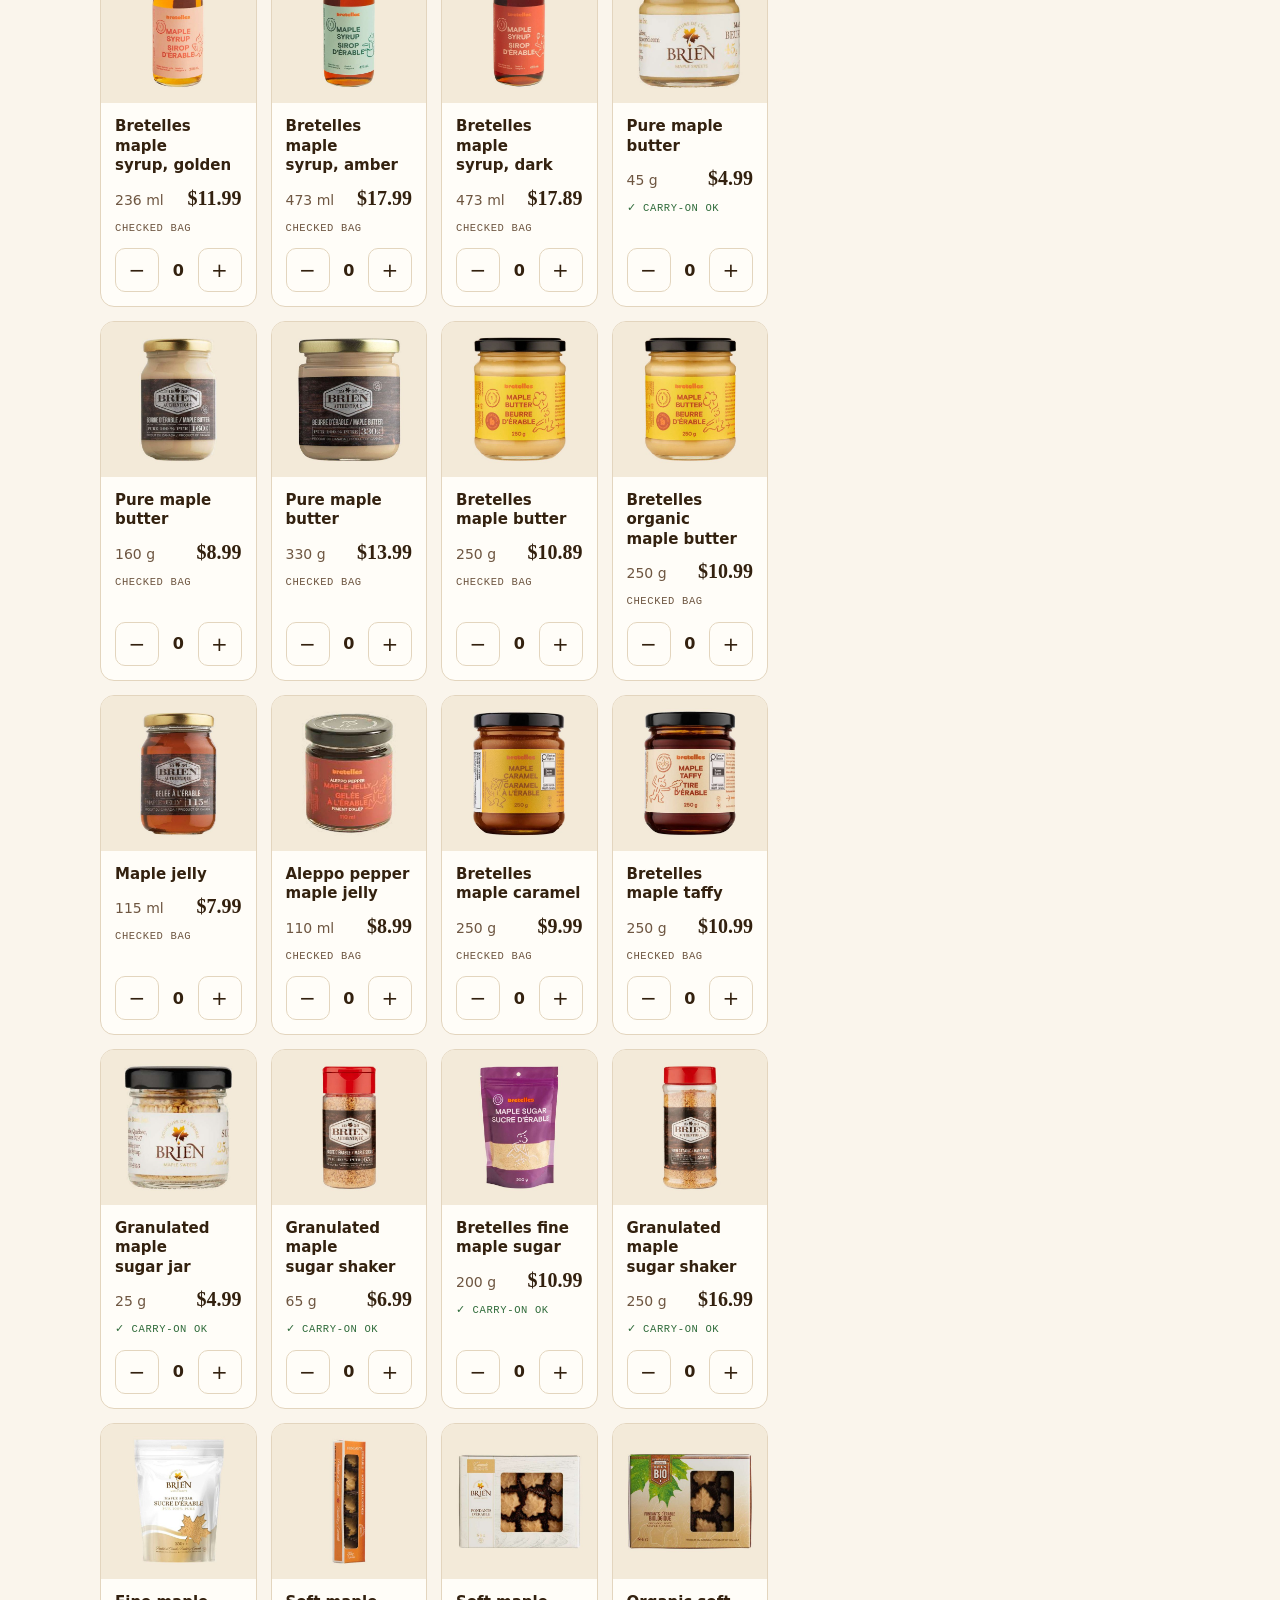
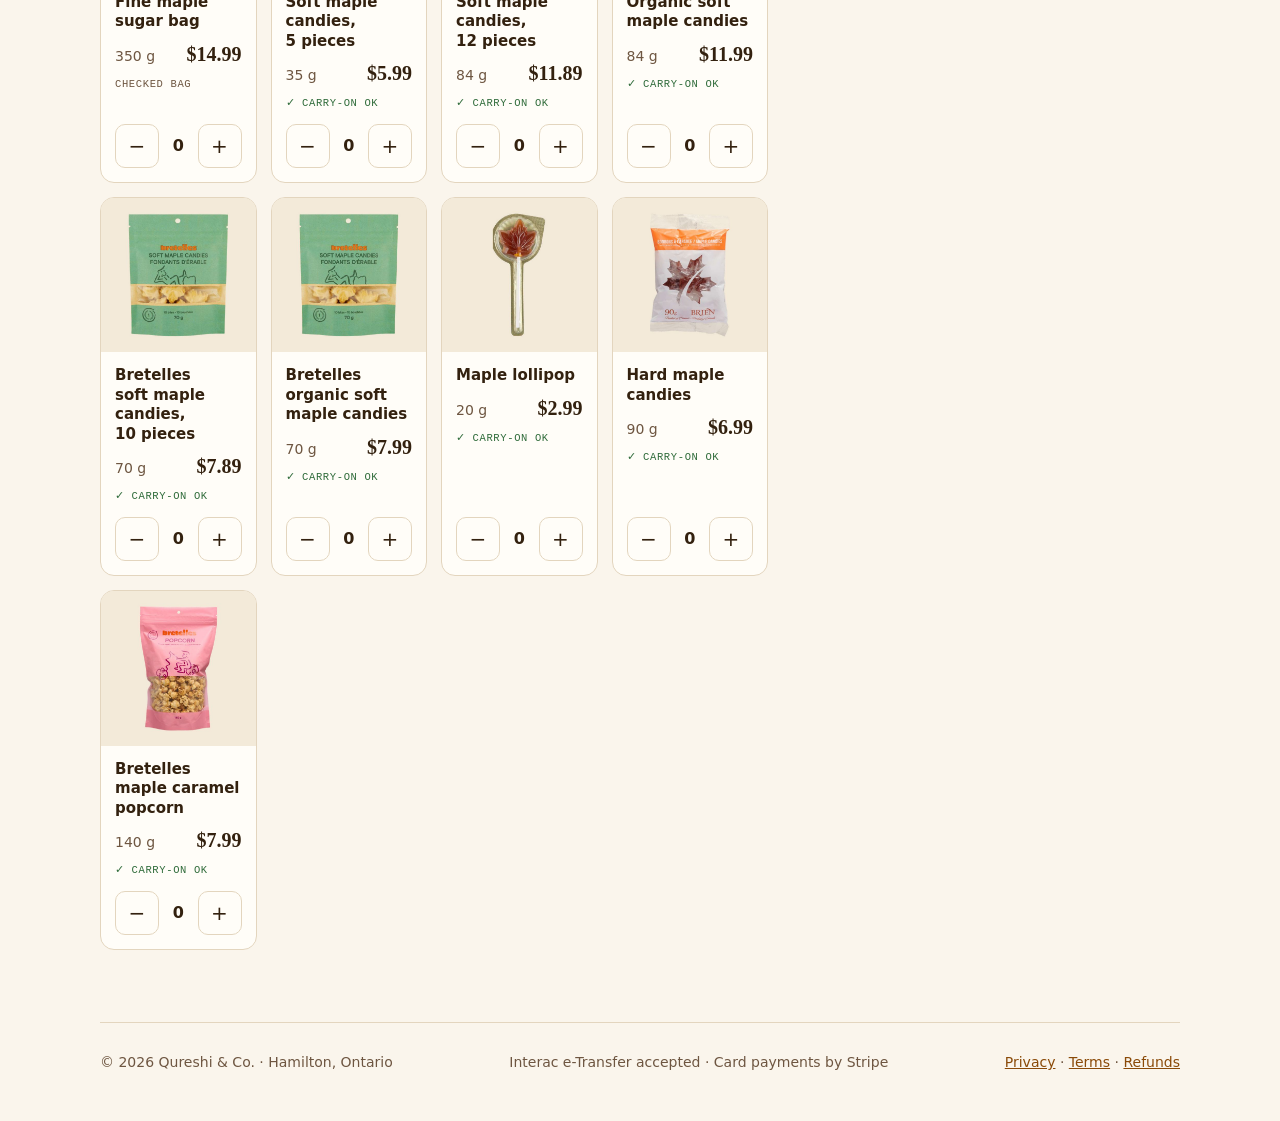
==== commit 732b0dc1: "Add legal pages and harden the site and order script - New Privacy Policy, Terms of Sale and Cancell" ====
--- a/custom.html
+++ b/custom.html
@@ -3,223 +3,16 @@
 <head>
 <meta charset="utf-8">
 <meta name="viewport" content="width=device-width,initial-scale=1,viewport-fit=cover">
+<meta http-equiv="Content-Security-Policy" content="default-src 'none'; script-src 'self'; style-src 'self' https://fonts.googleapis.com; font-src https://fonts.gstatic.com; img-src 'self' data:; connect-src https://script.google.com https://script.googleusercontent.com; form-action 'self'; base-uri 'self'; object-src 'none'; frame-src 'none'; upgrade-insecure-requests">
+<meta name="referrer" content="no-referrer">
+<script src="security.js"></script>
 <title>Build Your Box · Qureshi &amp; Co.</title>
 <meta name="description" content="Build a custom Canadian maple gift box from our full range.">
 <link rel="icon" href="qureshi-mark.svg">
 <link rel="preconnect" href="https://fonts.googleapis.com">
 <link rel="preconnect" href="https://fonts.gstatic.com" crossorigin>
 <link rel="stylesheet" href="https://fonts.googleapis.com/css2?family=Fraunces:ital,opsz,wght@0,9..144,400;0,9..144,600;1,9..144,400&family=Work+Sans:wght@400;500;600&family=IBM+Plex+Mono:wght@500&display=swap">
-<style>
-/* Layout: single-column storefront; a boarding-pass hero states the carry-on promise, then boxes, steps, travel rules, FAQ, contact. */
-:root{
-  --bg:#FAF5EC; --surface:#FFFDF8; --sunk:#F1E6D3; --fg:#33210F; --muted:#6E5641;
-  --line:#E3D5BE; --accent:#B8660F; --accent-ink:#8A4A08; --on-accent:#FFFDF8; --leaf:#A8231C; --ok:#2F6B3A;
-  --display:"Fraunces",Georgia,"Times New Roman",serif;
-  --body:"Work Sans",system-ui,-apple-system,"Segoe UI",sans-serif;
-  --mono:"IBM Plex Mono",ui-monospace,Menlo,Consolas,monospace;
-}
-@media (prefers-color-scheme:dark){:root:not([data-theme="light"]){
-  --bg:#1C140C; --surface:#251A10; --sunk:#2E2114; --fg:#F4EADB; --muted:#C2AD93;
-  --line:#3F2F1F; --accent:#E39A45; --accent-ink:#F0B26A; --on-accent:#1C140C; --leaf:#E2645B; --ok:#7CC48A; color-scheme:dark}}
-:root[data-theme="dark"]{
-  --bg:#1C140C; --surface:#251A10; --sunk:#2E2114; --fg:#F4EADB; --muted:#C2AD93;
-  --line:#3F2F1F; --accent:#E39A45; --accent-ink:#F0B26A; --on-accent:#1C140C; --leaf:#E2645B; --ok:#7CC48A; color-scheme:dark}
-
-*{box-sizing:border-box}
-[hidden]{display:none!important}
-body{background:var(--bg);color:var(--fg);font-family:var(--body);font-size:16px;line-height:1.6;padding-inline:20px}
-.wrap{max-width:1080px;margin-inline:auto}
-h1,h2,h3{font-family:var(--display);font-weight:600;line-height:1.12;text-wrap:balance;margin:0}
-h2{font-size:clamp(28px,4vw,40px)}
-h3{font-size:22px}
-p{margin:0}
-a{color:var(--accent-ink)}
-a:focus-visible,button:focus-visible,summary:focus-visible{outline:3px solid var(--accent);outline-offset:3px;border-radius:6px}
-.eyebrow{font-size:12px;letter-spacing:.16em;text-transform:uppercase;font-weight:600;color:var(--muted)}
-section{padding-block:72px;border-top:1px solid var(--line)}
-.section-head{display:flex;flex-direction:column;gap:12px;max-width:640px;margin-bottom:36px}
-.section-head p{color:var(--muted)}
-
-/* header */
-header{position:sticky;top:env(safe-area-inset-top,0px);z-index:5;background:var(--bg);border-bottom:1px solid var(--line);margin-inline:-20px;padding:12px 20px}
-.bar{max-width:1080px;margin-inline:auto;display:flex;align-items:center;gap:24px}
-.brand{display:flex;align-items:center;gap:10px;text-decoration:none;color:var(--fg);font-family:var(--display);font-size:20px;font-weight:600}
-.brand svg{width:34px;height:34px;flex:none}
-nav{display:flex;gap:22px;margin-left:auto}
-nav a{color:var(--muted);text-decoration:none;font-size:15px;font-weight:500}
-nav a:hover{color:var(--fg)}
-.btn{display:inline-flex;align-items:center;justify-content:center;gap:8px;min-height:46px;padding:0 20px;border-radius:999px;background:var(--accent);color:var(--on-accent);font-weight:600;font-size:15px;text-decoration:none;border:0;cursor:pointer;font-family:var(--body)}
-.btn:hover{filter:brightness(1.07)}
-.btn.ghost{background:transparent;color:var(--fg);border:1.5px solid var(--line)}
-.btn[aria-disabled="true"]{background:var(--sunk);color:var(--muted);cursor:default;filter:none}
-@media (max-width:760px){nav{display:none}.bar .btn{margin-left:auto}}
-
-/* hero */
-.hero{display:grid;grid-template-columns:minmax(0,1.1fr) minmax(0,.9fr);gap:56px;align-items:center;padding-block:64px 80px}
-.hero h1{font-size:clamp(36px,5.6vw,60px);font-weight:600}
-.hero h1 em{font-style:italic;font-weight:400;color:var(--accent-ink)}
-.hero-copy{display:flex;flex-direction:column;gap:22px;min-width:0}
-.hero-copy .lede{font-size:18px;color:var(--muted);max-width:520px}
-.cta-row{display:flex;flex-wrap:wrap;gap:12px;align-items:center}
-.fine{font-size:14px;color:var(--muted)}
-@media (max-width:860px){.hero{grid-template-columns:1fr;gap:40px;padding-block:40px 56px}}
-
-/* boarding pass */
-.pass{background:var(--surface);border:1px solid var(--line);border-radius:18px;overflow:hidden;box-shadow:0 18px 40px -24px rgba(51,33,15,.45);font-family:var(--mono);max-width:440px;width:100%;justify-self:center}
-.pass-top{background:var(--accent);color:var(--on-accent);padding:14px 22px;display:flex;justify-content:space-between;font-size:12px;letter-spacing:.12em}
-.pass-body{padding:22px;display:grid;grid-template-columns:1fr auto 1fr;gap:6px 12px;align-items:end}
-.pass-body .k{font-size:11px;letter-spacing:.12em;color:var(--muted)}
-.pass-body .v{font-family:var(--display);font-size:34px;font-weight:600;line-height:1}
-.pass-body .plane{align-self:center;color:var(--accent)}
-.pass-body .to{text-align:right}
-.pass-tear{border-top:2px dashed var(--line);margin-inline:14px;position:relative}
-.pass-checks{padding:18px 22px 22px;display:grid;gap:10px;font-size:13px}
-.pass-checks div{display:flex;justify-content:space-between;gap:12px}
-.pass-checks .yes{color:var(--ok);font-weight:500;white-space:nowrap}
-
-/* boxes */
-.boxes{display:grid;grid-template-columns:repeat(3,minmax(0,1fr));gap:22px}
-@media (max-width:900px){.boxes{grid-template-columns:1fr}}
-.box{display:flex;flex-direction:column;background:var(--surface);border:1px solid var(--line);border-radius:16px;overflow:hidden;min-width:0}
-.box.featured{border:2px solid var(--accent)}
-.photo{aspect-ratio:4/3;max-width:100%;background:#F3EADA;position:relative;overflow:hidden}
-.photo img{width:100%;height:100%;object-fit:cover;display:block}
-.tag{position:absolute;top:14px;left:14px;background:var(--accent);color:var(--on-accent);font-size:12px;font-weight:600;padding:4px 10px;border-radius:999px}
-.tag.alt{background:var(--fg);color:var(--bg)}
-.box-body{padding:22px;display:flex;flex-direction:column;gap:14px;flex:1}
-.box-body .use{color:var(--muted);font-size:15px}
-.box ul{margin:0;padding:0;list-style:none;display:grid;gap:6px;font-size:15px}
-.box li{display:flex;gap:10px}
-.box li::before{content:"";width:6px;height:6px;border-radius:50%;background:var(--accent);margin-top:10px;flex:none}
-.price{display:flex;align-items:baseline;gap:10px;flex-wrap:wrap;margin-top:auto;padding-top:8px;font-variant-numeric:tabular-nums}
-.price strong{font-family:var(--display);font-size:32px;font-weight:600}
-.price s{color:var(--muted)}
-.price span{font-size:14px;color:var(--muted)}
-.buy{display:flex;flex-direction:column;gap:8px}
-.carry{font-family:var(--mono);font-size:11.5px;letter-spacing:.06em;color:var(--ok)}
-.carry.no{color:var(--muted)}
-
-.custom{margin-top:22px;background:var(--sunk);border-radius:16px;padding:26px;display:flex;flex-wrap:wrap;gap:20px;align-items:center;justify-content:space-between}
-.custom > div{display:flex;flex-direction:column;gap:6px;max-width:620px;min-width:0}
-.custom p{color:var(--muted)}
-
-/* steps */
-.steps{display:grid;grid-template-columns:repeat(4,minmax(0,1fr));gap:22px;counter-reset:s}
-@media (max-width:900px){.steps{grid-template-columns:repeat(2,minmax(0,1fr))}}
-@media (max-width:520px){.steps{grid-template-columns:1fr}}
-.step{display:flex;flex-direction:column;gap:8px;min-width:0}
-.step .n{font-family:var(--display);font-size:40px;color:var(--accent);line-height:1}
-.step p{color:var(--muted);font-size:15px}
-.date{font-family:var(--mono);font-size:12px;letter-spacing:.08em;color:var(--fg)}
-
-/* travel table */
-.rules{display:grid;grid-template-columns:minmax(0,1fr) minmax(0,1.3fr);gap:40px}
-@media (max-width:860px){.rules{grid-template-columns:1fr}}
-.rule-card{background:var(--surface);border:1px solid var(--line);border-radius:16px;padding:24px;display:flex;flex-direction:column;gap:14px}
-.rule-card dl{margin:0;display:grid;gap:12px}
-.rule-card dt{font-weight:600}
-.rule-card dd{margin:0;color:var(--muted);font-size:15px}
-.table-scroll{overflow-x:auto}
-table{width:100%;border-collapse:collapse;font-size:15px}
-th,td{text-align:left;padding:12px 10px;border-bottom:1px solid var(--line);vertical-align:top}
-th{font-size:12px;letter-spacing:.12em;text-transform:uppercase;color:var(--muted);font-weight:600}
-td:first-child{font-weight:600;white-space:nowrap}
-
-/* faq */
-.faq{display:grid;gap:10px;max-width:760px}
-details{background:var(--surface);border:1px solid var(--line);border-radius:12px;padding:16px 20px}
-summary{cursor:pointer;font-weight:600;list-style:none;display:flex;justify-content:space-between;gap:16px}
-summary::-webkit-details-marker{display:none}
-summary::after{content:"+";color:var(--accent);font-size:20px;line-height:1}
-details[open] summary::after{content:"–"}
-details p{margin-top:10px;color:var(--muted)}
-
-/* about + contact */
-.about{display:grid;grid-template-columns:minmax(0,1fr) minmax(0,1fr);gap:48px}
-@media (max-width:860px){.about{grid-template-columns:1fr}}
-blockquote{margin:0;font-family:var(--display);font-style:italic;font-size:clamp(22px,2.6vw,28px);line-height:1.35}
-.contact{display:grid;gap:14px}
-.contact-row{display:flex;flex-wrap:wrap;align-items:center;gap:10px 14px;padding:14px 0;border-bottom:1px solid var(--line)}
-.contact-row .k{width:100px;color:var(--muted);font-size:14px}
-.contact-row .v{font-weight:600;user-select:all;overflow-wrap:anywhere;min-width:0}
-.copy{margin-left:auto;font:inherit;font-size:13px;background:none;border:1px solid var(--line);color:var(--fg);border-radius:999px;padding:6px 14px;cursor:pointer;min-height:36px}
-footer{border-top:1px solid var(--line);padding-block:28px 40px;color:var(--muted);font-size:14px;display:flex;flex-wrap:wrap;gap:12px;justify-content:space-between}
-
-/* quantity + order */
-.buy{gap:10px}
-.qty{display:flex;align-items:center;justify-content:space-between;gap:12px;background:var(--sunk);border-radius:12px;padding:6px 6px 6px 14px}
-.qlabel{font-size:14px;font-weight:500}
-.stepper{display:flex;align-items:center;gap:4px}
-.stepper button{width:44px;height:44px;border-radius:10px;border:1px solid var(--line);background:var(--surface);color:var(--fg);font-size:20px;cursor:pointer;font-family:var(--body)}
-.stepper button:hover{border-color:var(--accent)}
-.stepper output{min-width:28px;text-align:center;font-weight:600;font-variant-numeric:tabular-nums}
-.order{display:grid;grid-template-columns:minmax(0,.85fr) minmax(0,1.15fr);gap:32px;align-items:start}
-@media (max-width:860px){.order{grid-template-columns:1fr}}
-.summary{background:var(--surface);border:1px solid var(--line);border-radius:16px;padding:24px;display:flex;flex-direction:column;gap:12px;position:sticky;top:calc(env(safe-area-inset-top,0px) + 84px)}
-@media (max-width:860px){.summary{position:static}}
-.summary ul{list-style:none;margin:0;padding:0;display:grid;gap:8px;font-size:15px}
-.summary li,.totals div{display:flex;justify-content:space-between;gap:12px;font-variant-numeric:tabular-nums}
-.totals{margin:0;display:grid;gap:8px;border-top:1px solid var(--line);padding-top:12px}
-.totals dd{margin:0;white-space:nowrap}
-.totals .grand{font-family:var(--display);font-size:22px;font-weight:600}
-form{display:grid;gap:18px;min-width:0}
-.row2{display:grid;grid-template-columns:repeat(2,minmax(0,1fr));gap:14px}
-@media (max-width:520px){.row2{grid-template-columns:1fr}}
-.field{display:grid;gap:6px}
-.field label,legend{font-weight:600;font-size:14px}
-input,textarea,select{font:inherit;color:var(--fg);background:var(--surface);border:1.5px solid var(--line);border-radius:10px;padding:11px 12px;width:100%}
-input:focus,textarea:focus,select:focus{outline:none;border-color:var(--accent)}
-fieldset{border:0;margin:0;padding:0;display:grid;gap:8px}
-legend{margin-bottom:8px}
-.choice{display:flex;gap:12px;align-items:flex-start;padding:12px 14px;border:1.5px solid var(--line);border-radius:12px;cursor:pointer;background:var(--surface)}
-.choice:has(input:checked){border-color:var(--accent)}
-.choice:has(input:disabled){opacity:.55;cursor:not-allowed}
-.choice input{width:18px;height:18px;margin-top:3px;accent-color:var(--accent);flex:none}
-.choice > span{display:grid;gap:2px}
-.hp{position:absolute;left:-9999px;width:1px;height:1px;overflow:hidden}
-.error{color:var(--leaf);font-weight:500}
-.done{background:var(--surface);border:2px solid var(--accent);border-radius:16px;padding:24px;display:grid;gap:10px;grid-column:2}
-@media (max-width:860px){.done{grid-column:auto}}
-.done h3{font-size:28px}
-.done b{color:var(--accent-ink)}
-@media (prefers-reduced-motion:no-preference){.btn{transition:filter .15s}}
-
-.intro{padding-block:48px 28px;display:flex;flex-direction:column;gap:14px;max-width:720px}
-.intro h1{font-size:clamp(34px,5vw,52px)}
-.intro .lede{font-size:18px;color:var(--muted)}
-.rules-row{display:flex;flex-wrap:wrap;gap:10px}
-.pill{font-size:13px;font-weight:600;border:1px solid var(--line);border-radius:999px;padding:6px 12px;background:var(--surface)}
-.toolbar{display:flex;flex-wrap:wrap;gap:10px;align-items:center;padding-block:12px 20px;border-top:1px solid var(--line)}
-.chip{font:inherit;font-size:14px;font-weight:500;min-height:40px;padding:0 16px;border-radius:999px;border:1.5px solid var(--line);background:var(--surface);color:var(--fg);cursor:pointer}
-.chip[aria-pressed="true"]{background:var(--fg);color:var(--bg);border-color:var(--fg)}
-.toggle{display:flex;align-items:center;gap:8px;margin-left:auto;font-size:14px;font-weight:500;cursor:pointer}
-.toggle input{width:18px;height:18px;accent-color:var(--accent)}
-.builder{display:grid;grid-template-columns:minmax(0,1fr) 380px;gap:32px;align-items:start;padding-bottom:72px}
-@media (max-width:980px){.builder{grid-template-columns:1fr}}
-.grid{display:grid;grid-template-columns:repeat(auto-fill,minmax(150px,1fr));gap:14px;min-width:0}
-.card{display:flex;flex-direction:column;background:var(--surface);border:1px solid var(--line);border-radius:14px;overflow:hidden;min-width:0}
-.card.on{border-color:var(--accent);box-shadow:0 0 0 1px var(--accent)}
-.card img{width:100%;height:auto;aspect-ratio:1;object-fit:cover;display:block;background:#F3EADA}
-.card-body{padding:14px;display:flex;flex-direction:column;gap:6px;flex:1}
-.card h3{font-family:var(--body);font-size:15px;font-weight:600;line-height:1.3}
-.card .meta{display:flex;justify-content:space-between;align-items:baseline;gap:8px;font-size:14px;color:var(--muted)}
-.card .meta b{font-family:var(--display);font-size:20px;color:var(--fg);font-variant-numeric:tabular-nums}
-.badge{font-family:var(--mono);font-size:10.5px;letter-spacing:.06em;color:var(--ok)}
-.badge.no{color:var(--muted)}
-.card .stepper{margin-top:auto;justify-content:space-between;padding-top:6px}
-.empty-cat{color:var(--muted);padding:24px 0}
-.side{display:grid;gap:20px;position:sticky;top:calc(env(safe-area-inset-top,0px) + 84px);max-height:calc(100vh - 100px);overflow:auto;padding-bottom:4px}
-@media (max-width:980px){.side{position:static;max-height:none;overflow:visible}}
-.meter{height:8px;border-radius:999px;background:var(--sunk);overflow:hidden}
-.meter span{display:block;height:100%;background:var(--accent);width:0}
-.mobile-bar{display:none}
-.side .summary{position:static}
-@media (max-width:980px){
-  .mobile-bar{display:flex;position:fixed;left:0;right:0;bottom:0;z-index:6;background:var(--fg);color:var(--bg);padding:12px 20px calc(12px + env(safe-area-inset-bottom,0px));align-items:center;justify-content:space-between;gap:12px}
-  .mobile-bar a{color:var(--bg);font-weight:600}
-  body{padding-bottom:72px}
-}
-</style>
+<link rel="stylesheet" href="custom.css">
 </head>
 <body>
 <header>
@@ -273,22 +66,22 @@
           <div><dt>Products</dt><dd id="sum-sub">$0.00</dd></div>
           <div><dt>Gift box and card</dt><dd id="sum-box">$6.99</dd></div>
           <div id="ship-row" hidden><dt>Shipping</dt><dd id="sum-ship">$0.00</dd></div>
-          <div id="fee-row" hidden><dt>Card processing fee <span class="fine">(your half; we pay the other half)</span></dt><dd id="sum-fee">$0.00</dd></div>
+          <div id="fee-row" hidden><dt>Card processing fee</dt><dd id="sum-fee">$0.00</dd></div>
           <div class="grand"><dt>Total</dt><dd id="sum-total">$0.00</dd></div>
         </dl>
       </div>
       <form id="order-form" novalidate>
-        <div class="field"><label for="f-name">Full name</label><input id="f-name" name="name" autocomplete="name" required></div>
+        <div class="field"><label for="f-name">Full name</label><input maxlength="80" id="f-name" name="name" autocomplete="name" required></div>
         <div class="row2">
-          <div class="field"><label for="f-email">Email</label><input id="f-email" name="email" type="email" autocomplete="email" required></div>
-          <div class="field"><label for="f-phone">Phone</label><input id="f-phone" name="phone" type="tel" autocomplete="tel" required></div>
+          <div class="field"><label for="f-email">Email</label><input maxlength="120" id="f-email" name="email" type="email" autocomplete="email" required></div>
+          <div class="field"><label for="f-phone">Phone</label><input maxlength="30" id="f-phone" name="phone" type="tel" autocomplete="tel" required></div>
         </div>
 
         <fieldset>
           <legend>Pickup or delivery</legend>
           <label class="choice"><input type="radio" name="fulfilment" value="pickup" id="f-pickup" checked><span><b>Pickup in Hamilton</b><span class="fine">Free · from December 1</span></span></label>
           <label class="choice"><input type="radio" name="fulfilment" value="delivery" id="f-delivery"><span><b>GTA delivery</b><span class="fine" id="delivery-hint">Free on orders of $75 or more</span></span></label>
-          <div class="field" id="address-field" hidden><label for="f-address">Delivery address</label><textarea id="f-address" name="address" rows="2" autocomplete="street-address"></textarea></div>
+          <div class="field" id="address-field" hidden><label for="f-address">Delivery address</label><textarea maxlength="200" id="f-address" name="address" rows="2" autocomplete="street-address"></textarea></div>
           <label class="choice"><input type="radio" name="fulfilment" value="ship" id="f-ship"><span><b>Ship anywhere in Canada</b><span class="fine" id="ship-hint">Sent by Canada Post. Price shown once you enter your postal code</span></span></label>
           <div id="ship-fields" hidden></div>
         </fieldset>
@@ -296,15 +89,15 @@
         <fieldset>
           <legend>Payment</legend>
           <label class="choice"><input type="radio" name="payment" value="etransfer" id="f-etransfer" checked><span><b>Interac e-Transfer</b><span class="fine">No fee. Send the total with your order number in the message.</span></span></label>
-          <label class="choice"><input type="radio" name="payment" value="card" id="f-card"><span><b>Credit or debit card</b><span class="fine" id="card-hint">Secure checkout by Stripe. Card processing costs about 2.9% + $0.30; you pay half and we pay half.</span></span></label>
+          <label class="choice"><input type="radio" name="payment" value="card" id="f-card"><span><b>Credit or debit card</b><span class="fine" id="card-hint">Secure checkout by Stripe. A card processing fee of about 2.9% + $0.30 is added.</span></span></label>
         </fieldset>
 
-        <div class="field"><label for="f-notes">Card message and notes <span class="fine">(optional)</span></label><textarea id="f-notes" name="notes" rows="3" placeholder="Message for the handwritten card, preferred pickup day"></textarea></div>
+        <div class="field"><label for="f-notes">Card message and notes <span class="fine">(optional)</span></label><textarea maxlength="500" id="f-notes" name="notes" rows="3" placeholder="Message for the handwritten card, preferred pickup day"></textarea></div>
         <div class="hp" aria-hidden="true"><label for="f-website">Website</label><input id="f-website" name="website" tabindex="-1" autocomplete="off"></div>
 
         <p id="form-error" class="error" role="alert" hidden></p>
         <button class="btn" type="submit" id="submit-btn">Place order</button>
-        <p class="fine">By ordering you agree to our cancellation policy: full refund within 48 hours, then a $10 fee.</p>
+        <p class="fine">By ordering you agree to our <a href="terms.html">Terms of Sale</a> and <a href="refund.html">Cancellation and Refund Policy</a> (full refund within 48 hours, then a $10 fee). See our <a href="privacy.html">Privacy Policy</a> for how we use your information.</p>
       </form>
       <div id="order-done" class="done" hidden tabindex="-1">
         <span class="eyebrow">Order received</span>
@@ -317,146 +110,11 @@
   <footer>
     <span>© 2026 Qureshi &amp; Co. · Hamilton, Ontario</span>
     <span>Interac e-Transfer accepted · Card payments by Stripe</span>
+    <span><a href="privacy.html">Privacy</a> · <a href="terms.html">Terms</a> · <a href="refund.html">Refunds</a></span>
   </footer>
 </main>
 <div class="mobile-bar" aria-live="polite"><span id="bar-text">Your box is empty</span><a href="#your-box">Review box</a></div>
 <script src="shipping.js"></script>
-<script>
-/* Paste the same Google Apps Script web app URL as on the main page. */
-const ORDER_ENDPOINT = "https://script.google.com/macros/s/AKfycbwSexkNuWC9BNWwKU7dhjHhy_HXrUb_uUyZYdSI3K2CQxxaS3NQ8kS8iQEvQ3CSHVfwlA/exec";
-const BOX_FEE = 6.99, BOX_MIN = 30, FREE_DELIVERY_MIN = 75;
-const CARD_FEE = { percent: 0.029, fixed: 0.30, customerShare: 0.5 };
-const CATALOG = [{"sku": "B-27051", "name": "Maple-leaf bottle, amber", "size": "50 ml", "price": 6.99, "cat": "syrup", "carry": true}, {"sku": "B-27101", "name": "Maple-leaf bottle, amber", "size": "100 ml", "price": 10.99, "cat": "syrup", "carry": true}, {"sku": "B-27241", "name": "Maple-leaf bottle, amber", "size": "250 ml", "price": 16.99, "cat": "syrup", "carry": false}, {"sku": "B-17101", "name": "Sugar shack tin, amber", "size": "100 ml", "price": 10.99, "cat": "syrup", "carry": true}, {"sku": "B-17251", "name": "Sugar shack tin, amber", "size": "250 ml", "price": 13.99, "cat": "syrup", "carry": false}, {"sku": "B-11541CAB", "name": "Classic can, amber", "size": "540 ml", "price": 10.99, "cat": "syrup", "carry": false}, {"sku": "B-14251", "name": "Dorica bottle, golden", "size": "250 ml", "price": 11.99, "cat": "syrup", "carry": false}, {"sku": "B-12252", "name": "Handle bottle, dark", "size": "250 ml", "price": 9.99, "cat": "syrup", "carry": false}, {"sku": "B-13102", "name": "Maple syrup jug, dark", "size": "100 ml", "price": 6.99, "cat": "syrup", "carry": true}, {"sku": "B-13252", "name": "Maple syrup jug, dark", "size": "250 ml", "price": 9.99, "cat": "syrup", "carry": false}, {"sku": "B-13552", "name": "Maple syrup jug, dark", "size": "500 ml", "price": 15.99, "cat": "syrup", "carry": false}, {"sku": "B-13702", "name": "Maple syrup jug, dark", "size": "1 L", "price": 25.99, "cat": "syrup", "carry": false}, {"sku": "LL-16231", "name": "Bretelles maple syrup, golden", "size": "236 ml", "price": 11.99, "cat": "syrup", "carry": false}, {"sku": "LL-16472", "name": "Bretelles maple syrup, amber", "size": "473 ml", "price": 17.99, "cat": "syrup", "carry": false}, {"sku": "LL-16473", "name": "Bretelles maple syrup, dark", "size": "473 ml", "price": 17.89, "cat": "syrup", "carry": false}, {"sku": "BD-30045", "name": "Pure maple butter", "size": "45 g", "price": 4.99, "cat": "spreads", "carry": true}, {"sku": "B-30160", "name": "Pure maple butter", "size": "160 g", "price": 8.99, "cat": "spreads", "carry": false}, {"sku": "B-30330", "name": "Pure maple butter", "size": "330 g", "price": 13.99, "cat": "spreads", "carry": false}, {"sku": "LL-30250", "name": "Bretelles maple butter", "size": "250 g", "price": 10.89, "cat": "spreads", "carry": false}, {"sku": "LL-30250BIO", "name": "Bretelles organic maple butter", "size": "250 g", "price": 10.99, "cat": "spreads", "carry": false}, {"sku": "B-35115", "name": "Maple jelly", "size": "115 ml", "price": 7.99, "cat": "spreads", "carry": false}, {"sku": "LL-35110", "name": "Aleppo pepper maple jelly", "size": "110 ml", "price": 8.99, "cat": "spreads", "carry": false}, {"sku": "LL-36250", "name": "Bretelles maple caramel", "size": "250 g", "price": 9.99, "cat": "spreads", "carry": false}, {"sku": "LL-34250", "name": "Bretelles maple taffy", "size": "250 g", "price": 10.99, "cat": "spreads", "carry": false}, {"sku": "BD-40025", "name": "Granulated maple sugar jar", "size": "25 g", "price": 4.99, "cat": "sugar", "carry": true}, {"sku": "B-40065", "name": "Granulated maple sugar shaker", "size": "65 g", "price": 6.99, "cat": "sugar", "carry": true}, {"sku": "LL-40200", "name": "Bretelles fine maple sugar", "size": "200 g", "price": 10.99, "cat": "sugar", "carry": true}, {"sku": "B-40250", "name": "Granulated maple sugar shaker", "size": "250 g", "price": 16.99, "cat": "sugar", "carry": true}, {"sku": "BD-40350", "name": "Fine maple sugar bag", "size": "350 g", "price": 14.99, "cat": "sugar", "carry": false}, {"sku": "B-55005", "name": "Soft maple candies, 5 pieces", "size": "35 g", "price": 5.99, "cat": "sweets", "carry": true}, {"sku": "B-55012", "name": "Soft maple candies, 12 pieces", "size": "84 g", "price": 11.89, "cat": "sweets", "carry": true}, {"sku": "BB-55012", "name": "Organic soft maple candies", "size": "84 g", "price": 11.99, "cat": "sweets", "carry": true}, {"sku": "LL-55010", "name": "Bretelles soft maple candies, 10 pieces", "size": "70 g", "price": 7.89, "cat": "sweets", "carry": true}, {"sku": "LL-55010BIO", "name": "Bretelles organic soft maple candies", "size": "70 g", "price": 7.99, "cat": "sweets", "carry": true}, {"sku": "B-56020", "name": "Maple lollipop", "size": "20 g", "price": 2.99, "cat": "sweets", "carry": true}, {"sku": "B-56090", "name": "Hard maple candies", "size": "90 g", "price": 6.99, "cat": "sweets", "carry": true}, {"sku": "LL-50140", "name": "Bretelles maple caramel popcorn", "size": "140 g", "price": 7.99, "cat": "sweets", "carry": true}];
-const qty = {}; CATALOG.forEach((p) => { qty[p.sku] = 0; });
-const customCart = () => { const c = {}; for (const k in qty) if (qty[k] > 0) c[k] = qty[k]; return c; };
-Shipping.mount({ endpoint: ORDER_ENDPOINT, cart: () => ({ custom: customCart() }),
-  hasItems: () => Object.keys(customCart()).length > 0 && totals().products >= BOX_MIN, onChange: () => render() });
-let filter = "all";
-const $ = (id) => document.getElementById(id);
-const money = (n) => "$" + n.toFixed(2);
-const round2 = (n) => Math.round(n * 100) / 100;
-
-function el(tag, attrs, text) { const e = document.createElement(tag); for (const k in attrs || {}) e.setAttribute(k, attrs[k]); if (text != null) e.textContent = text; return e; }
-
-function buildGrid() {
-  const grid = $("grid");
-  CATALOG.forEach((p) => {
-    const card = el("article", { class: "card", "data-sku": p.sku, "data-cat": p.cat, "data-carry": p.carry ? "1" : "0" });
-    card.append(el("img", { src: "img/p/" + p.sku + ".jpg", alt: p.name + ", " + p.size, width: "600", height: "600", loading: "lazy" }));
-    const b = el("div", { class: "card-body" });
-    b.append(el("h3", {}, p.name));
-    const meta = el("div", { class: "meta" }); meta.append(el("span", {}, p.size), el("b", {}, money(p.price))); b.append(meta);
-    b.append(el("span", { class: p.carry ? "badge" : "badge no" }, p.carry ? "✓ CARRY-ON OK" : "CHECKED BAG"));
-    const st = el("div", { class: "stepper", "data-sku": p.sku });
-    st.append(el("button", { type: "button", "data-step": "-1", "aria-label": "Remove one " + p.name + " " + p.size }, "−"),
-      el("output", { "aria-label": p.name + " " + p.size + " quantity" }, "0"),
-      el("button", { type: "button", "data-step": "1", "aria-label": "Add one " + p.name + " " + p.size }, "+"));
-    b.append(st); card.append(b); grid.append(card);
-  });
-  grid.addEventListener("click", (e) => {
-    const btn = e.target.closest(".stepper button"); if (!btn) return;
-    const sku = btn.parentElement.dataset.sku;
-    qty[sku] = Math.max(0, Math.min(50, qty[sku] + Number(btn.dataset.step)));
-    render();
-  });
-}
-
-function applyFilter() {
-  const carryOnly = $("carry-only").checked; let shown = 0;
-  document.querySelectorAll(".card").forEach((c) => {
-    const ok = (filter === "all" || c.dataset.cat === filter) && (!carryOnly || c.dataset.carry === "1");
-    c.hidden = !ok; if (ok) shown++;
-  });
-  $("empty-cat").hidden = shown > 0;
-}
-document.querySelectorAll(".chip").forEach((c) => c.addEventListener("click", () => {
-  filter = c.dataset.cat;
-  document.querySelectorAll(".chip").forEach((x) => x.setAttribute("aria-pressed", String(x === c)));
-  applyFilter();
-}));
-$("carry-only").addEventListener("change", applyFilter);
-
-function totals() {
-  let products = 0, count = 0; const lines = [];
-  CATALOG.forEach((p) => { if (qty[p.sku] > 0) {
-    const line = round2(p.price * qty[p.sku]); products = round2(products + line); count += qty[p.sku];
-    lines.push({ qty: qty[p.sku], name: p.name + " (" + p.size + ")", line });
-  }});
-  const subtotal = products > 0 ? round2(products + BOX_FEE) : 0;
-  const card = document.querySelector('input[name="payment"]:checked').value === "card";
-  const ship = Shipping.cost();
-  const base = round2(subtotal + ship);
-  const fee = card && subtotal > 0 ? round2((base * CARD_FEE.percent + CARD_FEE.fixed) * CARD_FEE.customerShare) : 0;
-  return { lines, products, count, subtotal, ship, fee, total: round2(base + fee) };
-}
-
-function render() {
-  document.querySelectorAll(".card .stepper").forEach((st) => {
-    const n = qty[st.dataset.sku]; st.querySelector("output").textContent = n;
-    st.closest(".card").classList.toggle("on", n > 0);
-  });
-  const t = totals();
-  const ul = $("sum-lines"); ul.textContent = "";
-  t.lines.forEach((l) => { const li = el("li"); li.append(el("span", {}, l.qty + " × " + l.name), el("span", {}, money(l.line))); ul.append(li); });
-  $("sum-empty").hidden = t.lines.length > 0;
-  $("sum-sub").textContent = money(t.products);
-  $("sum-box").textContent = t.products > 0 ? money(BOX_FEE) : "$0.00";
-  $("ship-row").hidden = !Shipping.active();
-  $("sum-ship").textContent = Shipping.ready() ? money(t.ship) : "Enter postal code";
-  $("fee-row").hidden = t.fee === 0;
-  $("sum-fee").textContent = money(t.fee);
-  $("sum-total").textContent = money(t.total);
-  $("meter").style.width = Math.min(100, t.products / BOX_MIN * 100) + "%";
-  $("min-note").textContent = t.products >= BOX_MIN ? "Minimum reached. Your box is ready to order." : "Add " + money(round2(BOX_MIN - t.products)) + " more to reach the $30 minimum.";
-  const canDeliver = t.subtotal >= FREE_DELIVERY_MIN;
-  $("f-delivery").disabled = !canDeliver;
-  if (!canDeliver && $("f-delivery").checked) $("f-pickup").checked = true;
-  $("delivery-hint").textContent = canDeliver ? "Free on your order" : "Available on orders of $75 or more";
-  $("address-field").hidden = !$("f-delivery").checked;
-  Shipping.refresh();
-  const sample = t.subtotal > 0 ? t.subtotal : 50;
-  $("card-hint").textContent = "Secure checkout by Stripe. Card processing costs about 2.9% + $0.30; you pay half and we pay half. On " +
-    money(sample) + " your half is " + money(round2((sample * CARD_FEE.percent + CARD_FEE.fixed) * CARD_FEE.customerShare)) + ".";
-  $("bar-text").textContent = t.count ? t.count + (t.count === 1 ? " item · " : " items · ") + money(t.total) : "Your box is empty";
-}
-document.querySelectorAll('input[name="payment"], input[name="fulfilment"]').forEach((r) => r.addEventListener("change", render));
-
-function showError(msg) { const e = $("form-error"); e.textContent = msg; e.hidden = false; }
-
-$("order-form").addEventListener("submit", async (e) => {
-  e.preventDefault(); $("form-error").hidden = true;
-  const t = totals();
-  if (!t.lines.length) return showError("Your box is empty. Add products using the + buttons.");
-  if (t.products < BOX_MIN) return showError("A custom box needs at least $30 of products. Add " + money(round2(BOX_MIN - t.products)) + " more.");
-  if (!$("f-name").value.trim()) return showError("Please enter your name.");
-  if (!/^[^\s@]+@[^\s@]+\.[^\s@]+$/.test($("f-email").value.trim())) return showError("Please enter a valid email address.");
-  if ($("f-phone").value.replace(/\D/g, "").length < 10) return showError("Please enter a phone number we can reach you on.");
-  const fulfilment = document.querySelector('input[name="fulfilment"]:checked').value;
-  const payment = document.querySelector('input[name="payment"]:checked').value;
-  if (fulfilment === "delivery" && !$("f-address").value.trim()) return showError("Please enter your delivery address.");
-  if (fulfilment === "ship") { const se = Shipping.validate(); if (se) return showError(se); }
-  if (!ORDER_ENDPOINT) return showError("Online ordering opens soon. Until then, message us to order a custom box.");
-  const btn = $("submit-btn"); btn.disabled = true; btn.textContent = "Placing order…";
-  try {
-    const custom = {}; for (const k in qty) if (qty[k] > 0) custom[k] = qty[k];
-    const res = await fetch(ORDER_ENDPOINT, { method: "POST", headers: { "Content-Type": "text/plain;charset=utf-8" },
-      body: JSON.stringify(Object.assign({ name: $("f-name").value, email: $("f-email").value, phone: $("f-phone").value, custom,
-        fulfilment, address: $("f-address").value, payment, notes: $("f-notes").value, website: $("f-website").value },
-        fulfilment === "ship" ? Shipping.payload() : {})) });
-    const r = await res.json();
-    if (!r.ok) throw new Error(r.error || "Something went wrong.");
-    if (r.payment === "card" && r.checkoutUrl) { window.location.href = r.checkoutUrl; return; }
-    $("done-number").textContent = r.orderNumber;
-    const p = $("done-text"); p.textContent = "";
-    p.append("Send ", el("b", {}, "$" + r.total), " by Interac e-Transfer to ", el("b", {}, r.etransferEmail),
-      " and put ", el("b", {}, r.orderNumber), " in the message. We hold your order for " + r.holdHours + " hours.");
-    $("order-form").hidden = true; $("order-done").hidden = false; $("order-done").focus();
-  } catch (err) {
-    showError(err.message === "Failed to fetch" ? "We could not reach our order system. Please try again, or contact us." : err.message);
-  } finally { btn.disabled = false; btn.textContent = "Place order"; }
-});
-
-buildGrid(); applyFilter(); render();
-</script>
+<script src="custom.js"></script>
 </body>
 </html>
--- a/custom.css
+++ b/custom.css
@@ -0,0 +1,210 @@
+/* Layout: single-column storefront; a boarding-pass hero states the carry-on promise, then boxes, steps, travel rules, FAQ, contact. */
+:root{
+  --bg:#FAF5EC; --surface:#FFFDF8; --sunk:#F1E6D3; --fg:#33210F; --muted:#6E5641;
+  --line:#E3D5BE; --accent:#B8660F; --accent-ink:#8A4A08; --on-accent:#FFFDF8; --leaf:#A8231C; --ok:#2F6B3A;
+  --display:"Fraunces",Georgia,"Times New Roman",serif;
+  --body:"Work Sans",system-ui,-apple-system,"Segoe UI",sans-serif;
+  --mono:"IBM Plex Mono",ui-monospace,Menlo,Consolas,monospace;
+}
+@media (prefers-color-scheme:dark){:root:not([data-theme="light"]){
+  --bg:#1C140C; --surface:#251A10; --sunk:#2E2114; --fg:#F4EADB; --muted:#C2AD93;
+  --line:#3F2F1F; --accent:#E39A45; --accent-ink:#F0B26A; --on-accent:#1C140C; --leaf:#E2645B; --ok:#7CC48A; color-scheme:dark}}
+:root[data-theme="dark"]{
+  --bg:#1C140C; --surface:#251A10; --sunk:#2E2114; --fg:#F4EADB; --muted:#C2AD93;
+  --line:#3F2F1F; --accent:#E39A45; --accent-ink:#F0B26A; --on-accent:#1C140C; --leaf:#E2645B; --ok:#7CC48A; color-scheme:dark}
+
+*{box-sizing:border-box}
+[hidden]{display:none!important}
+body{background:var(--bg);color:var(--fg);font-family:var(--body);font-size:16px;line-height:1.6;padding-inline:20px}
+.wrap{max-width:1080px;margin-inline:auto}
+h1,h2,h3{font-family:var(--display);font-weight:600;line-height:1.12;text-wrap:balance;margin:0}
+h2{font-size:clamp(28px,4vw,40px)}
+h3{font-size:22px}
+p{margin:0}
+a{color:var(--accent-ink)}
+a:focus-visible,button:focus-visible,summary:focus-visible{outline:3px solid var(--accent);outline-offset:3px;border-radius:6px}
+.eyebrow{font-size:12px;letter-spacing:.16em;text-transform:uppercase;font-weight:600;color:var(--muted)}
+section{padding-block:72px;border-top:1px solid var(--line)}
+.section-head{display:flex;flex-direction:column;gap:12px;max-width:640px;margin-bottom:36px}
+.section-head p{color:var(--muted)}
+
+/* header */
+header{position:sticky;top:env(safe-area-inset-top,0px);z-index:5;background:var(--bg);border-bottom:1px solid var(--line);margin-inline:-20px;padding:12px 20px}
+.bar{max-width:1080px;margin-inline:auto;display:flex;align-items:center;gap:24px}
+.brand{display:flex;align-items:center;gap:10px;text-decoration:none;color:var(--fg);font-family:var(--display);font-size:20px;font-weight:600}
+.brand svg{width:34px;height:34px;flex:none}
+nav{display:flex;gap:22px;margin-left:auto}
+nav a{color:var(--muted);text-decoration:none;font-size:15px;font-weight:500}
+nav a:hover{color:var(--fg)}
+.btn{display:inline-flex;align-items:center;justify-content:center;gap:8px;min-height:46px;padding:0 20px;border-radius:999px;background:var(--accent);color:var(--on-accent);font-weight:600;font-size:15px;text-decoration:none;border:0;cursor:pointer;font-family:var(--body)}
+.btn:hover{filter:brightness(1.07)}
+.btn.ghost{background:transparent;color:var(--fg);border:1.5px solid var(--line)}
+.btn[aria-disabled="true"]{background:var(--sunk);color:var(--muted);cursor:default;filter:none}
+@media (max-width:760px){nav{display:none}.bar .btn{margin-left:auto}}
+
+/* hero */
+.hero{display:grid;grid-template-columns:minmax(0,1.1fr) minmax(0,.9fr);gap:56px;align-items:center;padding-block:64px 80px}
+.hero h1{font-size:clamp(36px,5.6vw,60px);font-weight:600}
+.hero h1 em{font-style:italic;font-weight:400;color:var(--accent-ink)}
+.hero-copy{display:flex;flex-direction:column;gap:22px;min-width:0}
+.hero-copy .lede{font-size:18px;color:var(--muted);max-width:520px}
+.cta-row{display:flex;flex-wrap:wrap;gap:12px;align-items:center}
+.fine{font-size:14px;color:var(--muted)}
+@media (max-width:860px){.hero{grid-template-columns:1fr;gap:40px;padding-block:40px 56px}}
+
+/* boarding pass */
+.pass{background:var(--surface);border:1px solid var(--line);border-radius:18px;overflow:hidden;box-shadow:0 18px 40px -24px rgba(51,33,15,.45);font-family:var(--mono);max-width:440px;width:100%;justify-self:center}
+.pass-top{background:var(--accent);color:var(--on-accent);padding:14px 22px;display:flex;justify-content:space-between;font-size:12px;letter-spacing:.12em}
+.pass-body{padding:22px;display:grid;grid-template-columns:1fr auto 1fr;gap:6px 12px;align-items:end}
+.pass-body .k{font-size:11px;letter-spacing:.12em;color:var(--muted)}
+.pass-body .v{font-family:var(--display);font-size:34px;font-weight:600;line-height:1}
+.pass-body .plane{align-self:center;color:var(--accent)}
+.pass-body .to{text-align:right}
+.pass-tear{border-top:2px dashed var(--line);margin-inline:14px;position:relative}
+.pass-checks{padding:18px 22px 22px;display:grid;gap:10px;font-size:13px}
+.pass-checks div{display:flex;justify-content:space-between;gap:12px}
+.pass-checks .yes{color:var(--ok);font-weight:500;white-space:nowrap}
+
+/* boxes */
+.boxes{display:grid;grid-template-columns:repeat(3,minmax(0,1fr));gap:22px}
+@media (max-width:900px){.boxes{grid-template-columns:1fr}}
+.box{display:flex;flex-direction:column;background:var(--surface);border:1px solid var(--line);border-radius:16px;overflow:hidden;min-width:0}
+.box.featured{border:2px solid var(--accent)}
+.photo{aspect-ratio:4/3;max-width:100%;background:#F3EADA;position:relative;overflow:hidden}
+.photo img{width:100%;height:100%;object-fit:cover;display:block}
+.tag{position:absolute;top:14px;left:14px;background:var(--accent);color:var(--on-accent);font-size:12px;font-weight:600;padding:4px 10px;border-radius:999px}
+.tag.alt{background:var(--fg);color:var(--bg)}
+.box-body{padding:22px;display:flex;flex-direction:column;gap:14px;flex:1}
+.box-body .use{color:var(--muted);font-size:15px}
+.box ul{margin:0;padding:0;list-style:none;display:grid;gap:6px;font-size:15px}
+.box li{display:flex;gap:10px}
+.box li::before{content:"";width:6px;height:6px;border-radius:50%;background:var(--accent);margin-top:10px;flex:none}
+.price{display:flex;align-items:baseline;gap:10px;flex-wrap:wrap;margin-top:auto;padding-top:8px;font-variant-numeric:tabular-nums}
+.price strong{font-family:var(--display);font-size:32px;font-weight:600}
+.price s{color:var(--muted)}
+.price span{font-size:14px;color:var(--muted)}
+.buy{display:flex;flex-direction:column;gap:8px}
+.carry{font-family:var(--mono);font-size:11.5px;letter-spacing:.06em;color:var(--ok)}
+.carry.no{color:var(--muted)}
+
+.custom{margin-top:22px;background:var(--sunk);border-radius:16px;padding:26px;display:flex;flex-wrap:wrap;gap:20px;align-items:center;justify-content:space-between}
+.custom > div{display:flex;flex-direction:column;gap:6px;max-width:620px;min-width:0}
+.custom p{color:var(--muted)}
+
+/* steps */
+.steps{display:grid;grid-template-columns:repeat(4,minmax(0,1fr));gap:22px;counter-reset:s}
+@media (max-width:900px){.steps{grid-template-columns:repeat(2,minmax(0,1fr))}}
+@media (max-width:520px){.steps{grid-template-columns:1fr}}
+.step{display:flex;flex-direction:column;gap:8px;min-width:0}
+.step .n{font-family:var(--display);font-size:40px;color:var(--accent);line-height:1}
+.step p{color:var(--muted);font-size:15px}
+.date{font-family:var(--mono);font-size:12px;letter-spacing:.08em;color:var(--fg)}
+
+/* travel table */
+.rules{display:grid;grid-template-columns:minmax(0,1fr) minmax(0,1.3fr);gap:40px}
+@media (max-width:860px){.rules{grid-template-columns:1fr}}
+.rule-card{background:var(--surface);border:1px solid var(--line);border-radius:16px;padding:24px;display:flex;flex-direction:column;gap:14px}
+.rule-card dl{margin:0;display:grid;gap:12px}
+.rule-card dt{font-weight:600}
+.rule-card dd{margin:0;color:var(--muted);font-size:15px}
+.table-scroll{overflow-x:auto}
+table{width:100%;border-collapse:collapse;font-size:15px}
+th,td{text-align:left;padding:12px 10px;border-bottom:1px solid var(--line);vertical-align:top}
+th{font-size:12px;letter-spacing:.12em;text-transform:uppercase;color:var(--muted);font-weight:600}
+td:first-child{font-weight:600;white-space:nowrap}
+
+/* faq */
+.faq{display:grid;gap:10px;max-width:760px}
+details{background:var(--surface);border:1px solid var(--line);border-radius:12px;padding:16px 20px}
+summary{cursor:pointer;font-weight:600;list-style:none;display:flex;justify-content:space-between;gap:16px}
+summary::-webkit-details-marker{display:none}
+summary::after{content:"+";color:var(--accent);font-size:20px;line-height:1}
+details[open] summary::after{content:"–"}
+details p{margin-top:10px;color:var(--muted)}
+
+/* about + contact */
+.about{display:grid;grid-template-columns:minmax(0,1fr) minmax(0,1fr);gap:48px}
+@media (max-width:860px){.about{grid-template-columns:1fr}}
+blockquote{margin:0;font-family:var(--display);font-style:italic;font-size:clamp(22px,2.6vw,28px);line-height:1.35}
+.contact{display:grid;gap:14px}
+.contact-row{display:flex;flex-wrap:wrap;align-items:center;gap:10px 14px;padding:14px 0;border-bottom:1px solid var(--line)}
+.contact-row .k{width:100px;color:var(--muted);font-size:14px}
+.contact-row .v{font-weight:600;user-select:all;overflow-wrap:anywhere;min-width:0}
+.copy{margin-left:auto;font:inherit;font-size:13px;background:none;border:1px solid var(--line);color:var(--fg);border-radius:999px;padding:6px 14px;cursor:pointer;min-height:36px}
+footer{border-top:1px solid var(--line);padding-block:28px 40px;color:var(--muted);font-size:14px;display:flex;flex-wrap:wrap;gap:12px;justify-content:space-between}
+
+/* quantity + order */
+.buy{gap:10px}
+.qty{display:flex;align-items:center;justify-content:space-between;gap:12px;background:var(--sunk);border-radius:12px;padding:6px 6px 6px 14px}
+.qlabel{font-size:14px;font-weight:500}
+.stepper{display:flex;align-items:center;gap:4px}
+.stepper button{width:44px;height:44px;border-radius:10px;border:1px solid var(--line);background:var(--surface);color:var(--fg);font-size:20px;cursor:pointer;font-family:var(--body)}
+.stepper button:hover{border-color:var(--accent)}
+.stepper output{min-width:28px;text-align:center;font-weight:600;font-variant-numeric:tabular-nums}
+.order{display:grid;grid-template-columns:minmax(0,.85fr) minmax(0,1.15fr);gap:32px;align-items:start}
+@media (max-width:860px){.order{grid-template-columns:1fr}}
+.summary{background:var(--surface);border:1px solid var(--line);border-radius:16px;padding:24px;display:flex;flex-direction:column;gap:12px;position:sticky;top:calc(env(safe-area-inset-top,0px) + 84px)}
+@media (max-width:860px){.summary{position:static}}
+.summary ul{list-style:none;margin:0;padding:0;display:grid;gap:8px;font-size:15px}
+.summary li,.totals div{display:flex;justify-content:space-between;gap:12px;font-variant-numeric:tabular-nums}
+.totals{margin:0;display:grid;gap:8px;border-top:1px solid var(--line);padding-top:12px}
+.totals dd{margin:0;white-space:nowrap}
+.totals .grand{font-family:var(--display);font-size:22px;font-weight:600}
+form{display:grid;gap:18px;min-width:0}
+.row2{display:grid;grid-template-columns:repeat(2,minmax(0,1fr));gap:14px}
+@media (max-width:520px){.row2{grid-template-columns:1fr}}
+.field{display:grid;gap:6px}
+.field label,legend{font-weight:600;font-size:14px}
+input,textarea,select{font:inherit;color:var(--fg);background:var(--surface);border:1.5px solid var(--line);border-radius:10px;padding:11px 12px;width:100%}
+input:focus,textarea:focus,select:focus{outline:none;border-color:var(--accent)}
+fieldset{border:0;margin:0;padding:0;display:grid;gap:8px}
+legend{margin-bottom:8px}
+.choice{display:flex;gap:12px;align-items:flex-start;padding:12px 14px;border:1.5px solid var(--line);border-radius:12px;cursor:pointer;background:var(--surface)}
+.choice:has(input:checked){border-color:var(--accent)}
+.choice:has(input:disabled){opacity:.55;cursor:not-allowed}
+.choice input{width:18px;height:18px;margin-top:3px;accent-color:var(--accent);flex:none}
+.choice > span{display:grid;gap:2px}
+.hp{position:absolute;left:-9999px;width:1px;height:1px;overflow:hidden}
+.error{color:var(--leaf);font-weight:500}
+.done{background:var(--surface);border:2px solid var(--accent);border-radius:16px;padding:24px;display:grid;gap:10px;grid-column:2}
+@media (max-width:860px){.done{grid-column:auto}}
+.done h3{font-size:28px}
+.done b{color:var(--accent-ink)}
+@media (prefers-reduced-motion:no-preference){.btn{transition:filter .15s}}
+
+.intro{padding-block:48px 28px;display:flex;flex-direction:column;gap:14px;max-width:720px}
+.intro h1{font-size:clamp(34px,5vw,52px)}
+.intro .lede{font-size:18px;color:var(--muted)}
+.rules-row{display:flex;flex-wrap:wrap;gap:10px}
+.pill{font-size:13px;font-weight:600;border:1px solid var(--line);border-radius:999px;padding:6px 12px;background:var(--surface)}
+.toolbar{display:flex;flex-wrap:wrap;gap:10px;align-items:center;padding-block:12px 20px;border-top:1px solid var(--line)}
+.chip{font:inherit;font-size:14px;font-weight:500;min-height:40px;padding:0 16px;border-radius:999px;border:1.5px solid var(--line);background:var(--surface);color:var(--fg);cursor:pointer}
+.chip[aria-pressed="true"]{background:var(--fg);color:var(--bg);border-color:var(--fg)}
+.toggle{display:flex;align-items:center;gap:8px;margin-left:auto;font-size:14px;font-weight:500;cursor:pointer}
+.toggle input{width:18px;height:18px;accent-color:var(--accent)}
+.builder{display:grid;grid-template-columns:minmax(0,1fr) 380px;gap:32px;align-items:start;padding-bottom:72px}
+@media (max-width:980px){.builder{grid-template-columns:1fr}}
+.grid{display:grid;grid-template-columns:repeat(auto-fill,minmax(150px,1fr));gap:14px;min-width:0}
+.card{display:flex;flex-direction:column;background:var(--surface);border:1px solid var(--line);border-radius:14px;overflow:hidden;min-width:0}
+.card.on{border-color:var(--accent);box-shadow:0 0 0 1px var(--accent)}
+.card img{width:100%;height:auto;aspect-ratio:1;object-fit:cover;display:block;background:#F3EADA}
+.card-body{padding:14px;display:flex;flex-direction:column;gap:6px;flex:1}
+.card h3{font-family:var(--body);font-size:15px;font-weight:600;line-height:1.3}
+.card .meta{display:flex;justify-content:space-between;align-items:baseline;gap:8px;font-size:14px;color:var(--muted)}
+.card .meta b{font-family:var(--display);font-size:20px;color:var(--fg);font-variant-numeric:tabular-nums}
+.badge{font-family:var(--mono);font-size:10.5px;letter-spacing:.06em;color:var(--ok)}
+.badge.no{color:var(--muted)}
+.card .stepper{margin-top:auto;justify-content:space-between;padding-top:6px}
+.empty-cat{color:var(--muted);padding:24px 0}
+.side{display:grid;gap:20px;position:sticky;top:calc(env(safe-area-inset-top,0px) + 84px);max-height:calc(100vh - 100px);overflow:auto;padding-bottom:4px}
+@media (max-width:980px){.side{position:static;max-height:none;overflow:visible}}
+.meter{height:8px;border-radius:999px;background:var(--sunk);overflow:hidden}
+.meter span{display:block;height:100%;background:var(--accent);width:0}
+.mobile-bar{display:none}
+.side .summary{position:static}
+@media (max-width:980px){
+  .mobile-bar{display:flex;position:fixed;left:0;right:0;bottom:0;z-index:6;background:var(--fg);color:var(--bg);padding:12px 20px calc(12px + env(safe-area-inset-bottom,0px));align-items:center;justify-content:space-between;gap:12px}
+  .mobile-bar a{color:var(--bg);font-weight:600}
+  body{padding-bottom:72px}
+}
+.flush{margin-bottom:0}
